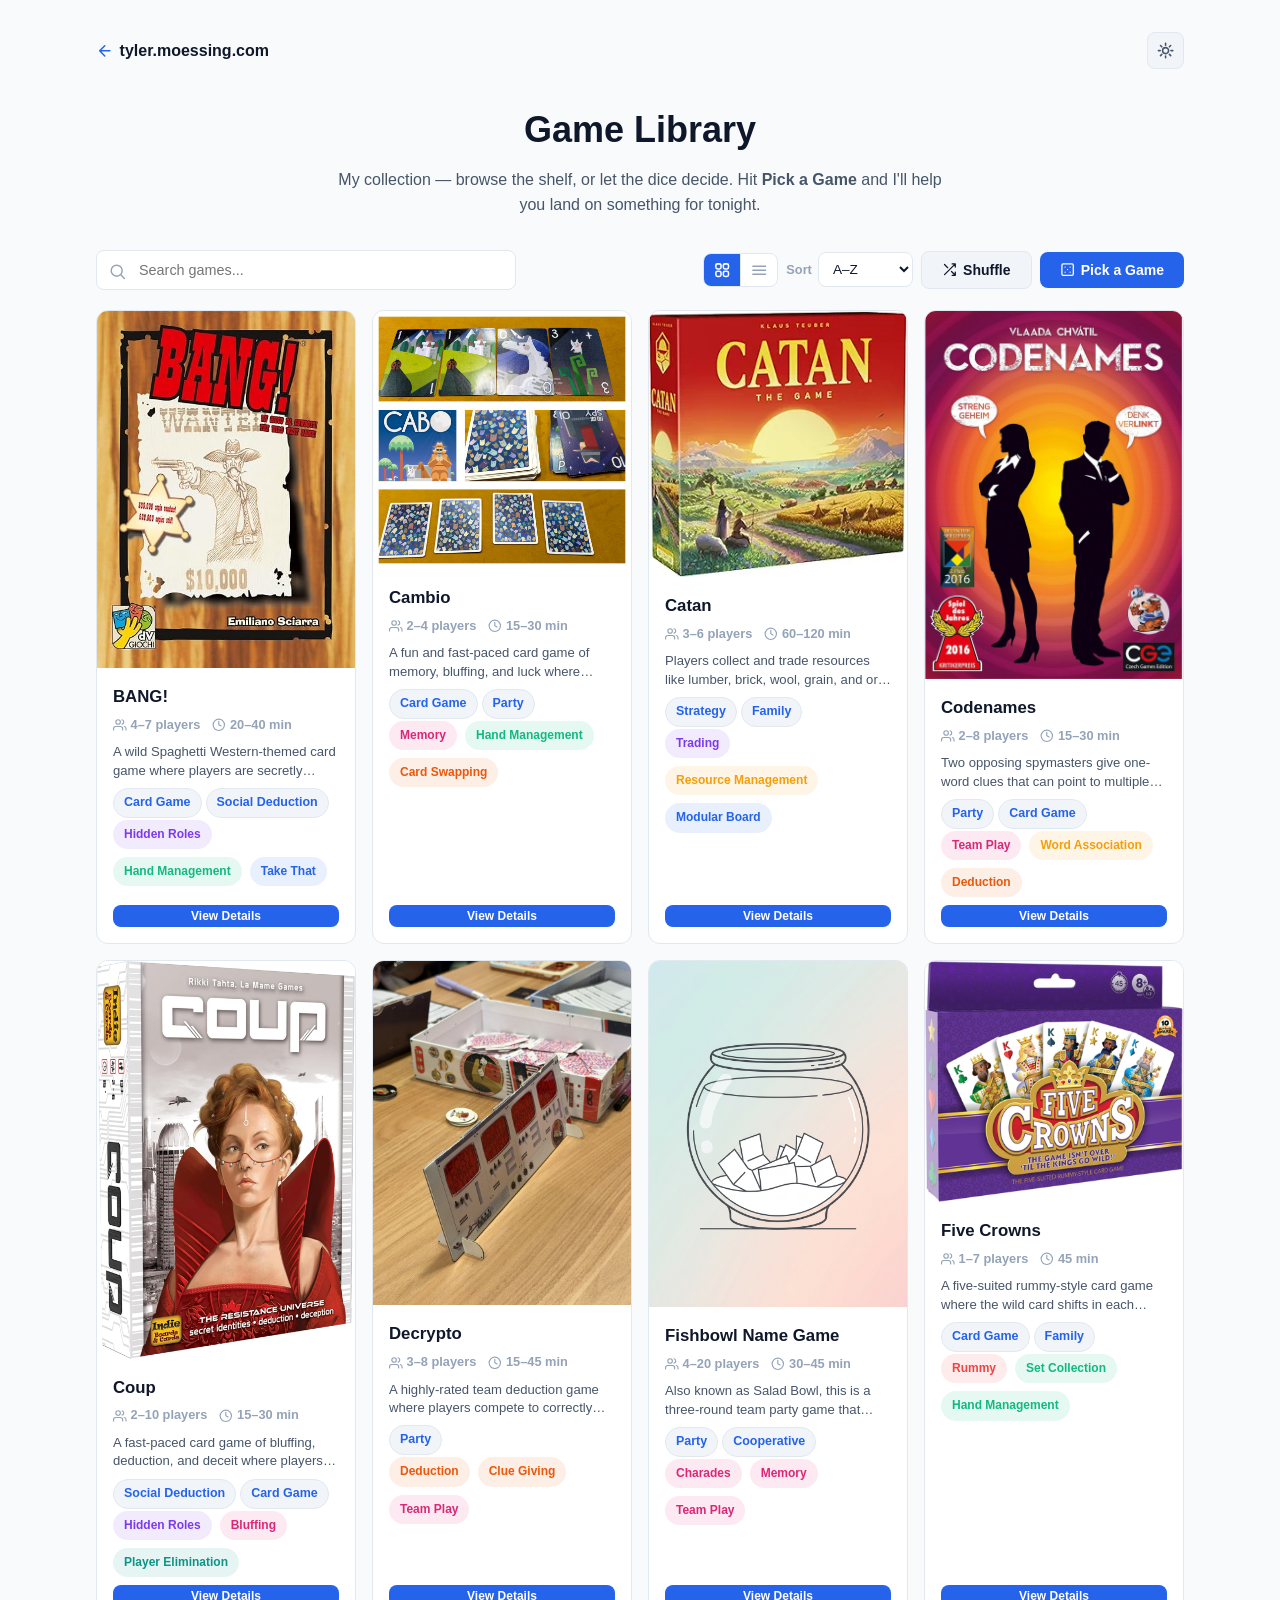
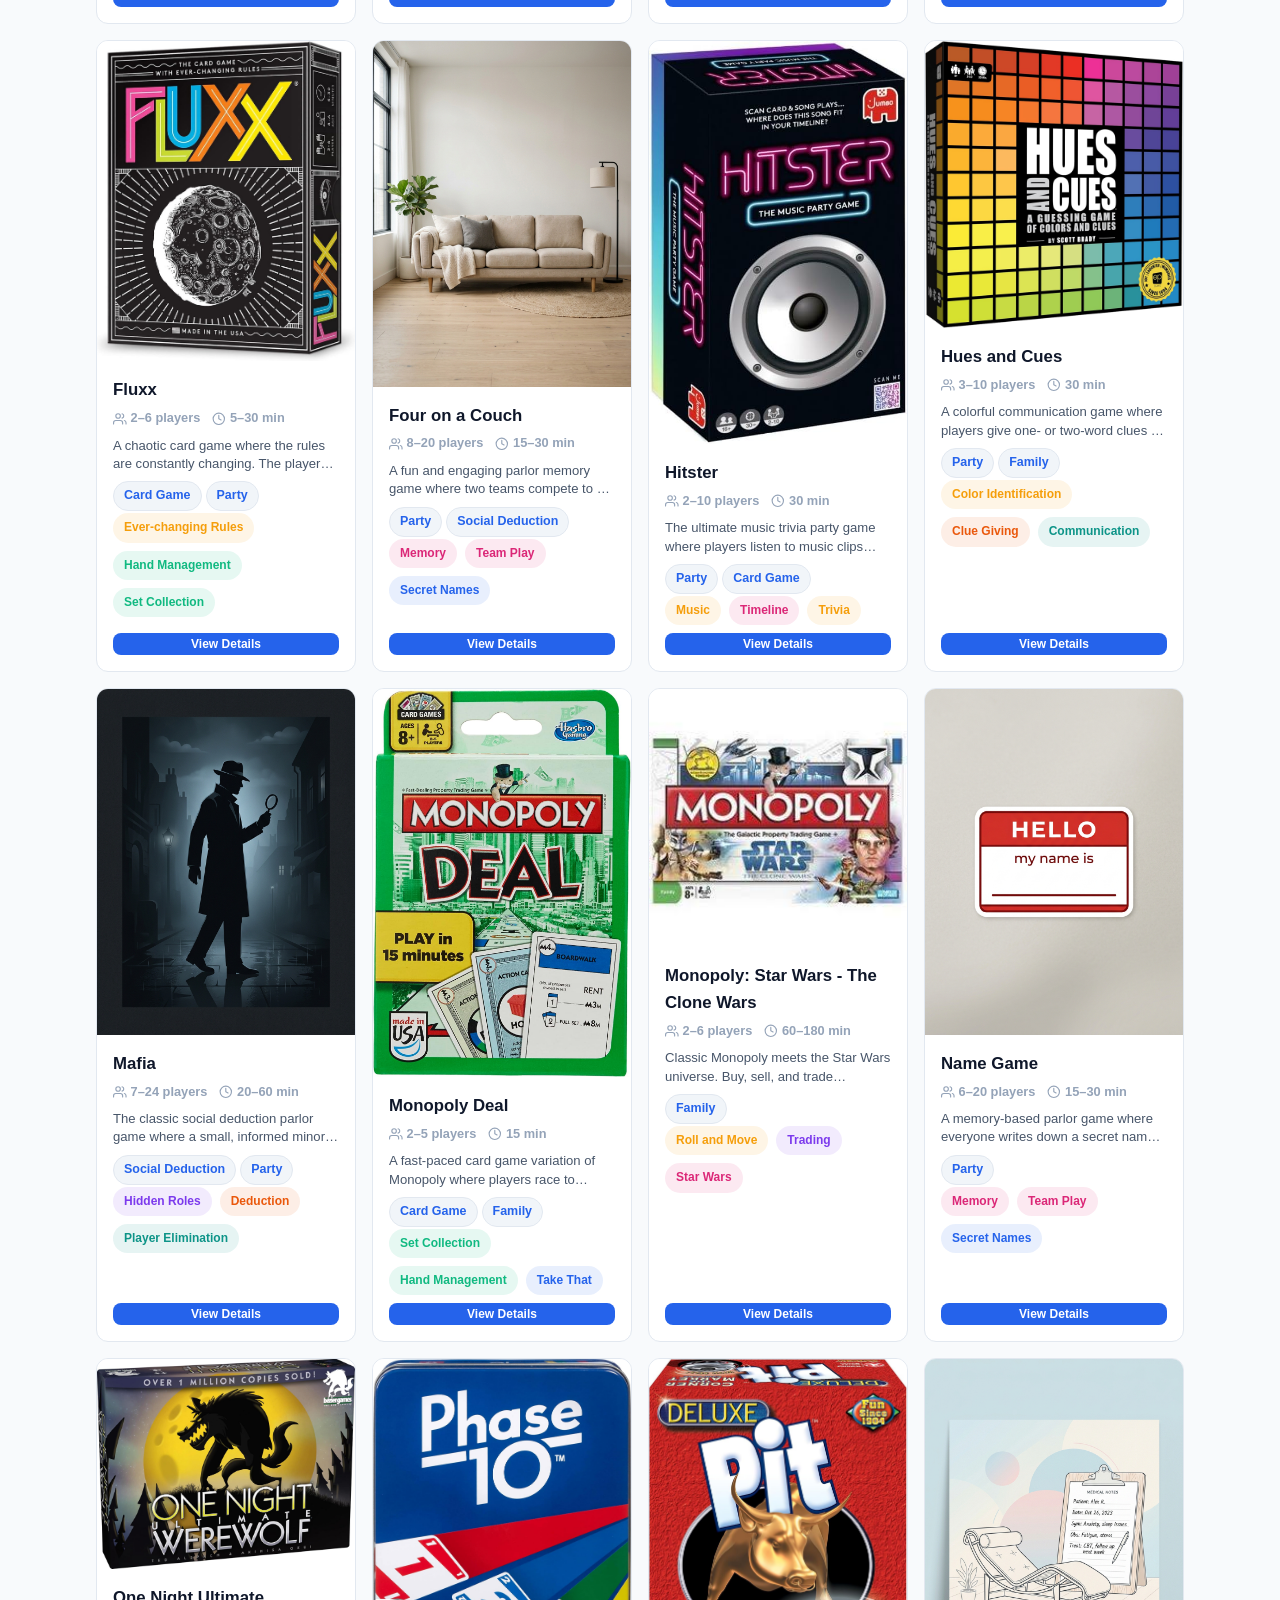
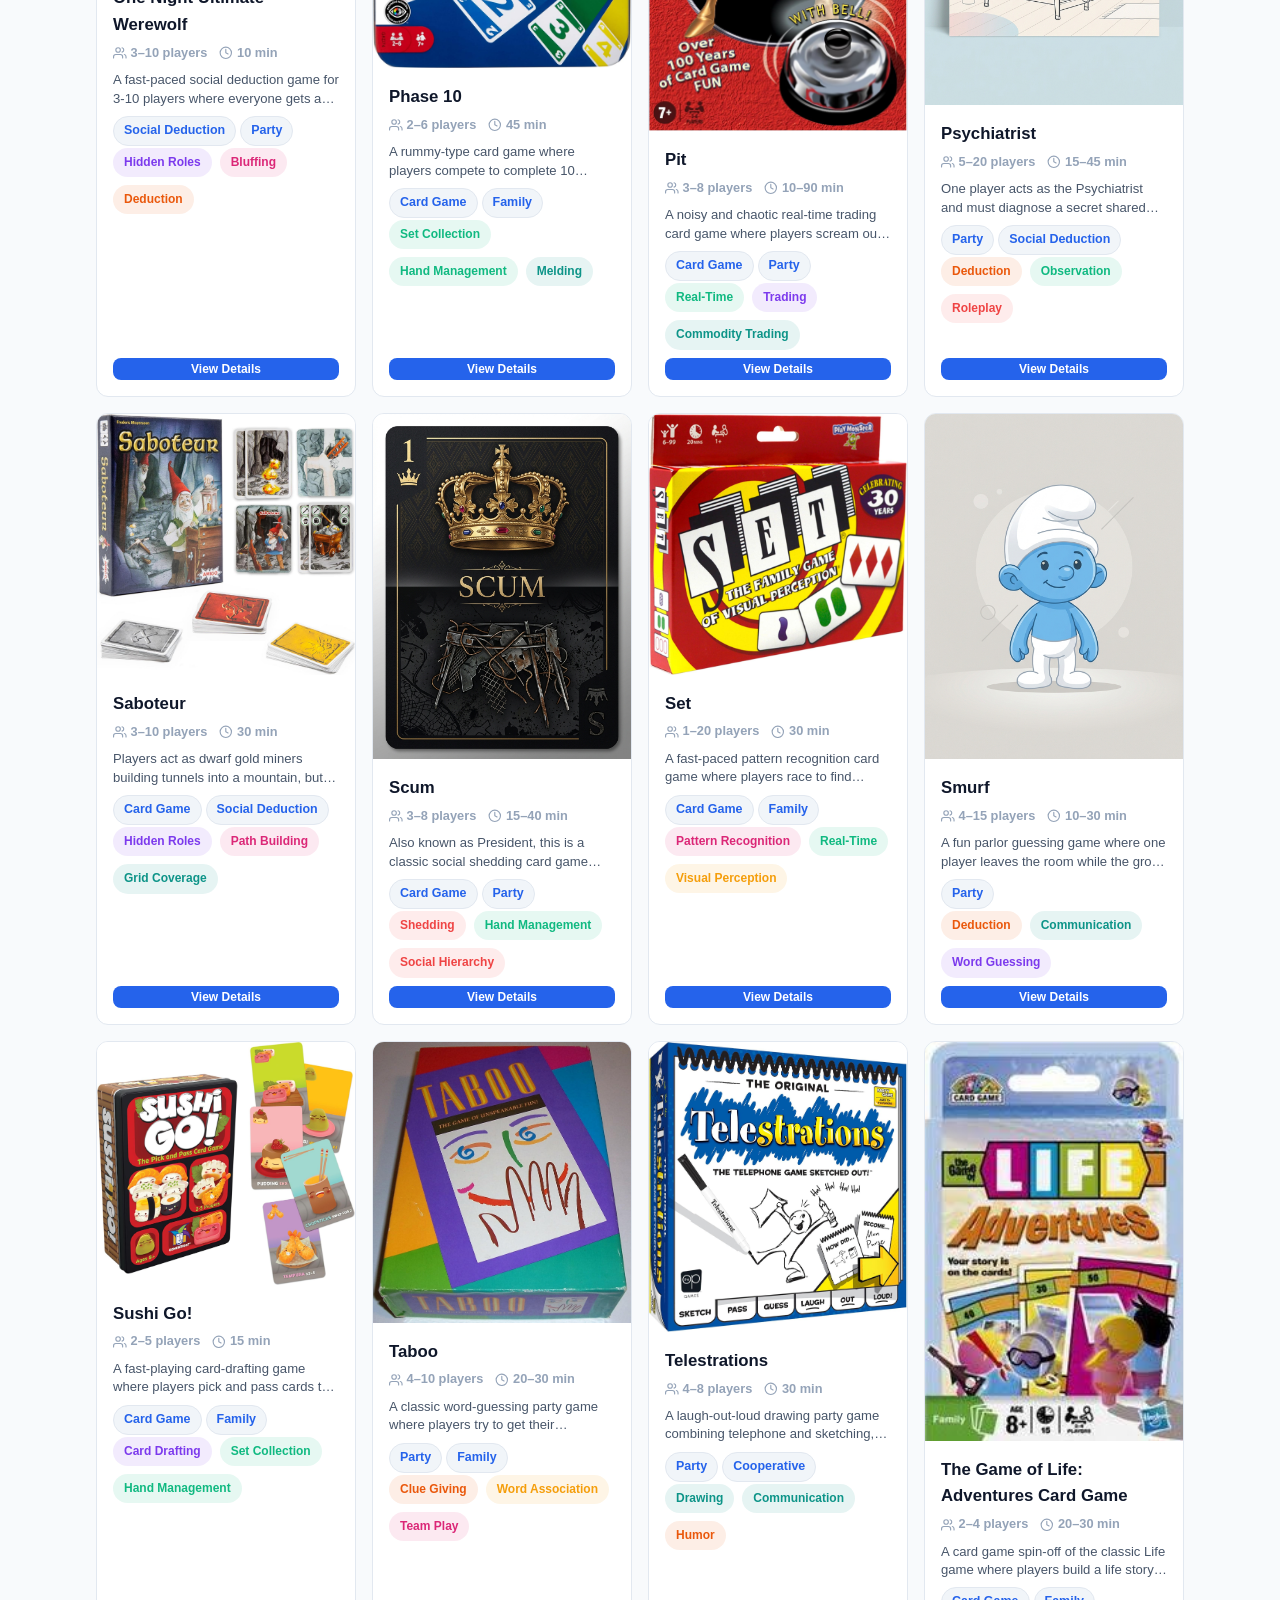
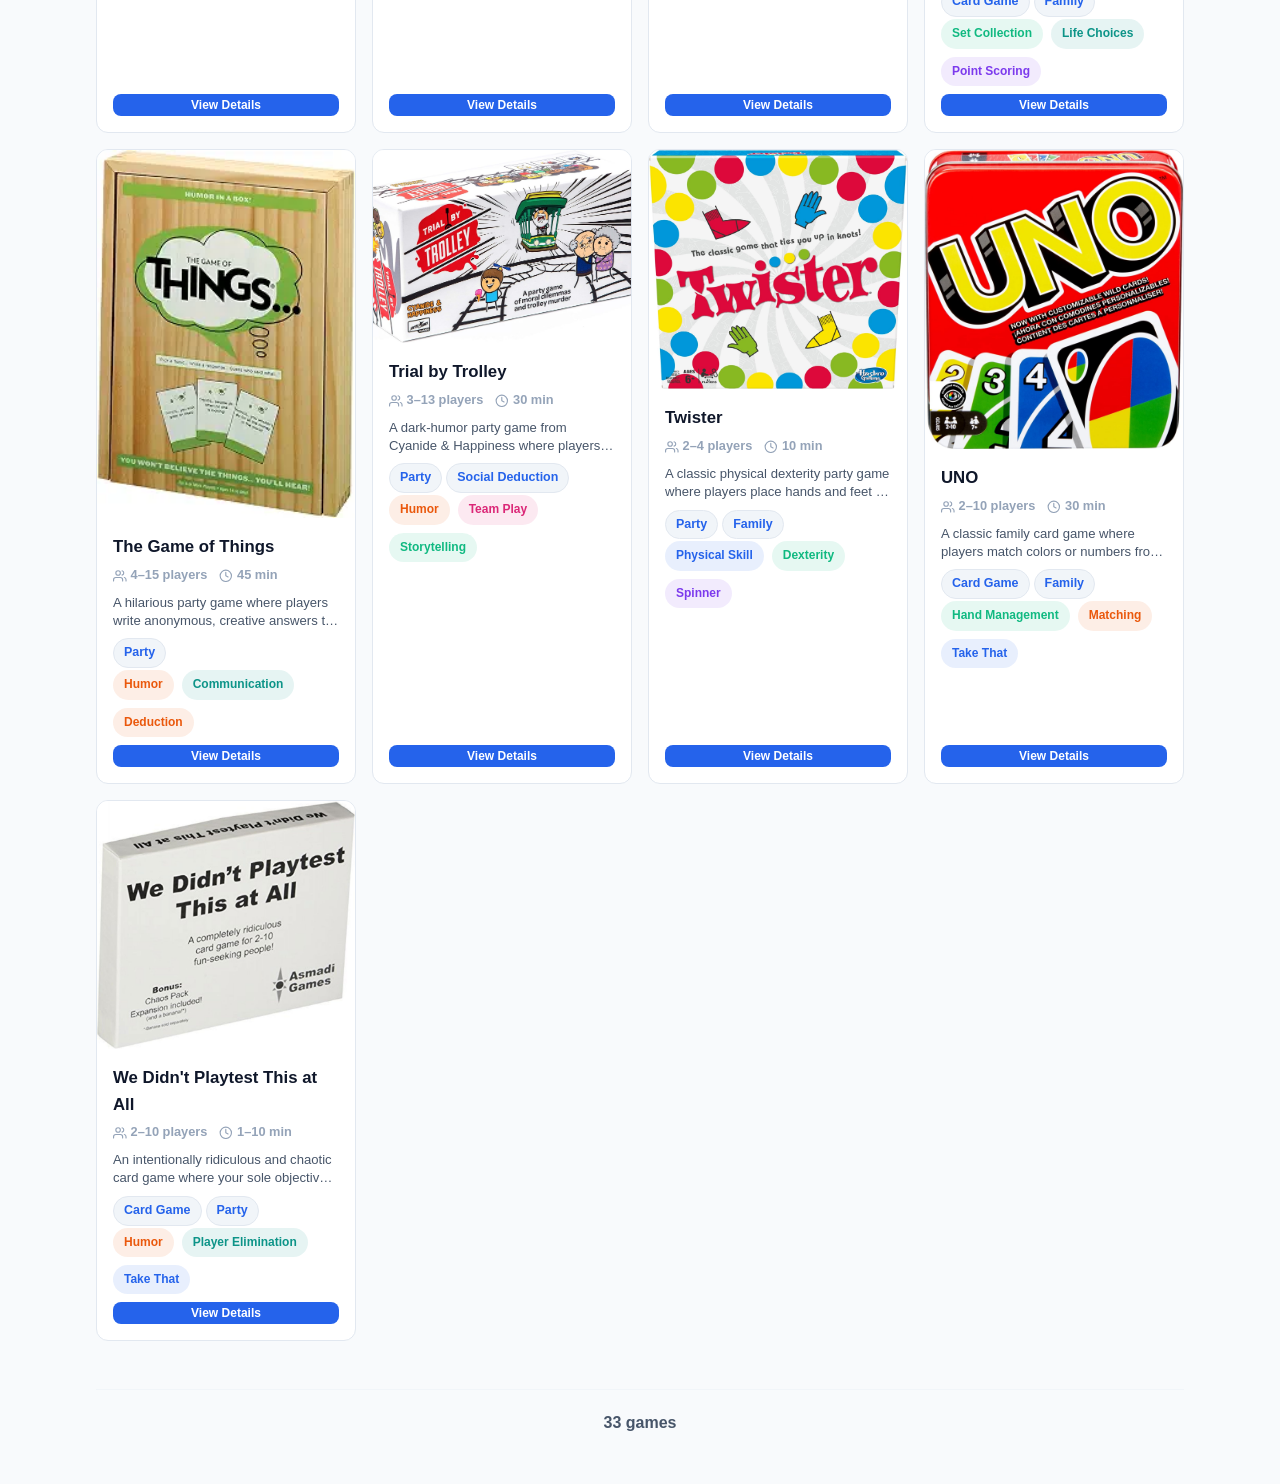
==== games/index.html @ 34202c6c "inital commit" ====
<!DOCTYPE html>
<html lang="en">

<head>
    <meta charset="UTF-8">
    <meta name="viewport" content="width=device-width, initial-scale=1.0">
    <title>Game Library - Tyler Moessing</title>
    <link rel="icon" type="image/svg+xml" href="../assets/logo.svg" />
    <link rel="stylesheet" href="css/games.css">
    <script type="module" src="js/games-main.js"></script>
</head>

<body>
    <div class="library-page">
        <header class="library-header">
            <a href="../" class="back-to-site" style="text-decoration: none; font-weight: 700; color: var(--text-primary); display: inline-flex; align-items: center; gap: 6px;">
                <svg class="icon icon-stroke" viewBox="0 0 24 24" fill="none" stroke="currentColor" stroke-width="2.5" stroke-linecap="round" stroke-linejoin="round" style="width:1.1rem; height:1.1rem; stroke:var(--primary-blue);"><path d="M19 12H5M12 19l-7-7 7-7"/></svg>
                tyler.moessing.com
            </a>
            <button id="theme-toggle" class="theme-toggle-btn" aria-label="Toggle theme">
                <svg class="sun-icon icon icon-stroke" viewBox="0 0 24 24" xmlns="http://www.w3.org/2000/svg"><path d="M12 3v2.25m6.364.386-1.591 1.591M21 12h-2.25m-.386 6.364-1.591-1.591M12 18.75V21m-4.773-4.227-1.591 1.591M5.25 12H3m4.227-4.773L5.636 5.636M15.75 12a3.75 3.75 0 1 1-7.5 0 3.75 3.75 0 0 1 7.5 0Z" /></svg>
                <svg class="moon-icon icon icon-stroke" viewBox="0 0 24 24" xmlns="http://www.w3.org/2000/svg" style="display: none;"><path d="M21.752 15.002A9.718 9.718 0 0 1 18 15.75c-5.385 0-9.75-4.365-9.75-9.75 0-1.33.266-2.597.748-3.752A9.753 9.753 0 0 0 3 11.25C3 16.635 7.365 21 12.75 21a9.753 9.753 0 0 0 9.002-5.998Z" /></svg>
            </button>
        </header>

        <div class="library-hero">
            <h1>Game Library</h1>
            <p>My collection — browse the shelf, or let the dice decide. Hit <strong>Pick a Game</strong> and I'll help you land on something for tonight.</p>
        </div>

        <div class="library-toolbar">
            <div class="search-container-relative" style="position: relative; flex: 1; max-width: 420px; display: flex; flex-direction: column;">
                <div class="game-search-box-container" id="game-search-box-container" style="position: relative; display: flex; flex-wrap: wrap; align-items: center; gap: 6px; padding: 6px 12px 6px 36px; border: 1px solid var(--border-color); border-radius: var(--radius-md); background: var(--card-bg); min-height: 40px; box-sizing: border-box; transition: all 0.2s ease; cursor: text;">
                    <svg class="icon icon-stroke search-icon" viewBox="0 0 24 24" xmlns="http://www.w3.org/2000/svg" style="position: absolute; left: 12px; top: 12px; width: 1.1rem; height: 1.1rem; stroke: var(--text-muted); pointer-events: none;"><path d="m21 21-5.197-5.197m0 0A7.5 7.5 0 1 0 5.196 5.196a7.5 7.5 0 0 0 10.607 10.607Z" /></svg>
                    <div id="game-search-tags" style="display: flex; flex-wrap: wrap; gap: 6px; align-items: center;"></div>
                    <input type="text" id="game-search-input" placeholder="Search games..." style="flex: 1; min-width: 100px; border: none; background: transparent; color: var(--text-primary); font-size: 0.9rem; outline: none; padding: 2px 0; margin: 0;">
                </div>
                <div id="game-search-suggestions" style="display: none; position: absolute; top: 100%; left: 0; right: 0; background: var(--card-bg); border: 1px solid var(--border-color); border-radius: var(--radius-md); box-shadow: var(--shadow-lg); z-index: 1000; margin-top: 4px; max-height: 220px; overflow-y: auto; padding: 4px 0;"></div>
            </div>
            <div class="toolbar-controls">
                <div class="view-toggle" role="group" aria-label="View mode">
                    <button type="button" id="view-grid" class="view-btn active" aria-label="Grid view" title="Grid view" aria-pressed="true">
                        <svg class="icon icon-stroke" viewBox="0 0 24 24" xmlns="http://www.w3.org/2000/svg"><path d="M3.75 6A2.25 2.25 0 0 1 6 3.75h2.25A2.25 2.25 0 0 1 10.5 6v2.25a2.25 2.25 0 0 1-2.25 2.25H6a2.25 2.25 0 0 1-2.25-2.25V6ZM3.75 15.75A2.25 2.25 0 0 1 6 13.5h2.25a2.25 2.25 0 0 1 2.25 2.25V18a2.25 2.25 0 0 1-2.25 2.25H6A2.25 2.25 0 0 1 3.75 18v-2.25ZM13.5 6a2.25 2.25 0 0 1 2.25-2.25H18A2.25 2.25 0 0 1 20.25 6v2.25A2.25 2.25 0 0 1 18 10.5h-2.25a2.25 2.25 0 0 1-2.25-2.25V6ZM13.5 15.75a2.25 2.25 0 0 1 2.25-2.25H18a2.25 2.25 0 0 1 2.25 2.25V18A2.25 2.25 0 0 1 18 20.25h-2.25A2.25 2.25 0 0 1 13.5 18v-2.25Z" /></svg>
                    </button>
                    <button type="button" id="view-list" class="view-btn" aria-label="List view" title="List view" aria-pressed="false">
                        <svg class="icon icon-stroke" viewBox="0 0 24 24" xmlns="http://www.w3.org/2000/svg"><path d="M3.75 6.75h16.5M3.75 12h16.5m-16.5 5.25h16.5" /></svg>
                    </button>
                </div>
                <label>Sort
                    <select id="library-sort">
                        <option value="alpha">A–Z</option>
                        <option value="playtime">Playtime</option>
                        <option value="players">Players</option>
                    </select>
                </label>
                <button type="button" id="library-shuffle" class="btn btn-secondary" style="gap: 6px;">
                    <svg class="icon icon-stroke" viewBox="0 0 24 24" fill="none" stroke="currentColor" stroke-width="2.5" stroke-linecap="round" stroke-linejoin="round" style="width:0.95rem; height:0.95rem;"><path d="M16 3h5v5M4 20L21 3M21 16v5h-5M15 15l6 6M4 4l5 5"/></svg>
                    Shuffle
                </button>
                <button type="button" id="pick-a-game-btn" class="btn btn-primary" style="gap: 6px;">
                    <svg class="icon icon-stroke" viewBox="0 0 24 24" fill="none" stroke="currentColor" stroke-width="2.5" stroke-linecap="round" stroke-linejoin="round" style="width:0.95rem; height:0.95rem;"><rect x="3" y="3" width="18" height="18" rx="2" ry="2"/><path d="M12 12h.01M16 8h.01M8 16h.01M8 8h.01M16 16h.01"/></svg>
                    Pick a Game
                </button>
            </div>
        </div>

        <div id="games-grid" class="games-grid"></div>

        <footer class="library-footer-count" style="margin-top: var(--spacing-3xl); text-align: center; border-top: 1px solid var(--border-color-light); padding-top: var(--spacing-xl);">
            <span id="games-count" class="games-count" style="font-size: 1rem; font-weight: 700; color: var(--text-secondary);"></span>
        </footer>
    </div>
</body>

</html>
---- games/css/games.css ----
/* Game library styles.
   Inherit the site's tokens, buttons, cards, and dark mode, then add the
   grid / cards / modal / picker layers on top. */
@import "../../css/variables.css";
@import "../../css/base.css";
@import "../../css/cards.css";

/* ---------- page shell ---------- */
.library-page {
  max-width: 1120px;
  margin: 0 auto;
  padding: var(--spacing-2xl) var(--spacing-lg) var(--spacing-3xl);
}
.library-header {
  display: flex;
  justify-content: space-between;
  align-items: center;
  margin-bottom: var(--spacing-2xl);
}
.back-to-site { gap: 6px; }
.theme-toggle-btn {
  background: var(--bg-tertiary);
  border: 1px solid var(--border-color);
  border-radius: var(--radius-md);
  padding: 8px;
  cursor: pointer;
  color: var(--text-secondary);
  display: inline-flex;
  align-items: center;
  transition: all 0.2s ease;
}
.theme-toggle-btn:hover { border-color: var(--primary-blue); color: var(--primary-blue); }
.theme-toggle-btn .icon { width: 1.2rem; height: 1.2rem; }

.library-hero { text-align: center; margin-bottom: var(--spacing-2xl); }
.library-hero h1 { font-size: 2.25rem; font-weight: 800; color: var(--text-primary); margin-bottom: var(--spacing-sm); }
.library-hero p { color: var(--text-secondary); max-width: 620px; margin: 0 auto; }

.library-toolbar {
  display: flex;
  justify-content: space-between;
  align-items: center;
  gap: var(--spacing-md);
  flex-wrap: wrap;
  margin-bottom: var(--spacing-xl);
}
.games-count { font-weight: 700; color: var(--text-secondary); }
.game-search-box-container:focus-within {
  border-color: var(--primary-blue) !important;
  box-shadow: 0 0 0 3px rgba(37, 99, 235, 0.15) !important;
}
.suggestion-item {
  padding: 8px 14px;
  font-size: 0.85rem;
  color: var(--text-secondary);
  cursor: pointer;
  transition: background 0.15s ease, color 0.15s ease;
  display: flex;
  justify-content: space-between;
  align-items: center;
}
.suggestion-item:hover, .suggestion-item.active {
  background: var(--bg-tertiary);
  color: var(--primary-blue);
}
.suggestion-type {
  font-size: 0.7rem;
  text-transform: uppercase;
  letter-spacing: 0.05em;
  color: var(--text-muted);
  font-weight: 700;
}
.toolbar-controls { display: flex; gap: var(--spacing-sm); align-items: center; flex-wrap: wrap; }
.toolbar-controls label,
.picker-match-controls label {
  font-size: 0.8rem;
  color: var(--text-muted);
  font-weight: 600;
  display: flex;
  align-items: center;
  gap: 6px;
}
#library-sort,
#picker-match-sort {
  padding: 8px 10px;
  border: 1px solid var(--border-color);
  border-radius: var(--radius-md);
  background: var(--card-bg);
  color: var(--text-primary);
  font-size: 0.85rem;
  cursor: pointer;
}

/* ---------- view toggle ---------- */
.view-toggle {
  display: inline-flex;
  border: 1px solid var(--border-color);
  border-radius: var(--radius-md);
  overflow: hidden;
  background: var(--card-bg);
}
.view-btn {
  display: inline-flex;
  align-items: center;
  justify-content: center;
  padding: 7px 9px;
  background: transparent;
  border: none;
  cursor: pointer;
  color: var(--text-muted);
  transition: all 0.2s ease;
}
.view-btn:not(:last-child) { border-right: 1px solid var(--border-color); }
.view-btn:hover { color: var(--primary-blue); }
.view-btn.active { background: var(--primary-blue); color: #fff; }
.view-btn .icon { width: 1.15rem; height: 1.15rem; }

/* ---------- grid + game card ---------- */
.games-grid {
  display: grid;
  grid-template-columns: repeat(auto-fit, minmax(min(100%, 240px), 1fr));
  gap: var(--spacing-lg);
}

/* Card default styling for desc & categories */
.game-card-desc {
  display: -webkit-box;
  -webkit-line-clamp: 2;
  -webkit-box-orient: vertical;
  overflow: hidden;
  font-size: 0.82rem;
  color: var(--text-secondary);
  line-height: 1.4;
  margin: 0;
}
.game-card-categories {
  display: flex;
  flex-wrap: wrap;
  gap: var(--spacing-xs);
}
.game-card-categories .category-tag {
  background: var(--bg-tertiary);
  color: var(--primary-blue);
  border: 1px solid var(--border-color);
  font-weight: 700;
  font-size: 0.78rem;
}
.game-card-main-info { display: flex; flex-direction: column; gap: var(--spacing-xs); }

/* list view: one card per row, cover left, body right */
.games-grid.list-view {
  display: flex;
  flex-direction: column;
  gap: var(--spacing-md);
}
.games-grid.list-view .game-card {
  flex-direction: row;
  align-items: stretch;
}
.games-grid.list-view .game-cover-wrap {
  flex: 0 0 140px;
  aspect-ratio: auto;
}
.games-grid.list-view .game-card-body {
  display: flex;
  flex-direction: row;
  align-items: center;
  flex-wrap: wrap;
  gap: var(--spacing-lg);
  padding: var(--spacing-md) var(--spacing-xl);
  flex: 1;
}
.games-grid.list-view .game-card-main-info {
  flex: 1.2 1 180px;
}
.games-grid.list-view .game-card-desc {
  display: -webkit-box;
  -webkit-line-clamp: 2;
  -webkit-box-orient: vertical;
  overflow: hidden;
  flex: 2 1 280px;
  font-size: 0.88rem;
  color: var(--text-secondary);
  line-height: 1.45;
  margin: 0;
}
.games-grid.list-view .game-card-details-section {
  flex: 1.5 1 220px;
  display: flex;
  flex-direction: column;
  gap: var(--spacing-xs);
}
.games-grid.list-view .game-card-categories {
  display: flex;
  flex-wrap: wrap;
  gap: var(--spacing-xs);
}
.games-grid.list-view .game-card-categories .category-tag {
  background: var(--bg-tertiary);
  color: var(--primary-blue);
  border: 1px solid var(--border-color);
  font-weight: 700;
  font-size: 0.78rem;
}
.games-grid.list-view .game-card-tags {
  margin-top: 0;
}
.games-grid.list-view .game-view-btn {
  margin-top: 0;
  flex: 0 0 auto;
}
@media (max-width: 800px) {
  .games-grid.list-view .game-card-body {
    flex-direction: column;
    align-items: flex-start;
    gap: var(--spacing-sm);
  }
  .games-grid.list-view .game-card-desc {
    display: block;
    -webkit-line-clamp: unset;
    flex: none;
    width: 100%;
  }
  .games-grid.list-view .game-card-main-info,
  .games-grid.list-view .game-card-details-section {
    flex: none;
    width: 100%;
  }
}
@media (max-width: 560px) {
  .games-grid.list-view .game-cover-wrap { flex-basis: 80px; }
  .games-grid.list-view .game-card-body { padding: var(--spacing-sm) var(--spacing-md); }
}
.game-card {
  background: var(--card-bg);
  border: 1px solid var(--border-color);
  border-radius: var(--radius-lg);
  overflow: hidden;
  display: flex;
  flex-direction: column;
  cursor: pointer;
  transition: transform 0.25s ease, box-shadow 0.25s ease, border-color 0.25s ease;
  margin: 0;
}
.game-card:hover {
  border-color: var(--primary-blue-light);
  box-shadow: var(--shadow-lg);
  transform: translateY(-4px);
}
.game-cover-wrap { position: relative; aspect-ratio: 4 / 3; background: var(--bg-tertiary); }
.game-cover { width: 100%; height: 100%; object-fit: cover; display: block; }
.game-card-body {
  padding: var(--spacing-lg);
  display: flex;
  flex-direction: column;
  gap: var(--spacing-sm);
  flex: 1;
}
.game-card-title { font-size: 1.05rem; font-weight: 700; color: var(--text-primary); }
.game-meta-row { display: flex; flex-wrap: wrap; gap: var(--spacing-md); }
.game-meta { font-size: 0.8rem; color: var(--text-muted); font-weight: 600; }
.game-card-tags { margin-top: 2px; }
.game-view-btn { margin-top: auto; justify-content: center; }

/* ---------- complexity badge ---------- */
.complexity-badge {
  display: inline-flex;
  align-items: center;
  padding: 3px 10px;
  border-radius: var(--radius-full);
  font-size: 0.7rem;
  font-weight: 700;
  text-transform: uppercase;
  letter-spacing: 0.03em;
  color: #fff;
}
.complexity-badge.easy { background: var(--color-volunteer); }
.complexity-badge.medium { background: var(--color-leadership); }
.complexity-badge.heavy { background: var(--color-service); }
.game-cover-wrap .complexity-badge {
  position: absolute;
  top: 10px;
  right: 10px;
  box-shadow: var(--shadow-md);
}

/* ---------- modal layer ---------- */
/* ---------- modal layer ---------- */
.game-modal-overlay {
  position: fixed;
  inset: 0;
  background: rgba(0, 0, 0, 0.65);
  backdrop-filter: blur(8px);
  -webkit-backdrop-filter: blur(8px);
  display: flex;
  align-items: flex-start;
  justify-content: center;
  padding: 4vh 1rem;
  z-index: 9500;
  opacity: 0;
  transition: opacity 0.2s ease;
  overflow-y: auto;
}
.game-modal-overlay.open { opacity: 1; }
.details-overlay { z-index: 10000; }
.game-modal {
  background: var(--card-bg);
  border: 1px solid var(--border-color);
  border-radius: var(--radius-xl);
  max-width: 640px;
  width: 100%;
  max-height: 88vh;
  overflow-y: auto;
  position: relative;
  transform: scale(0.96);
  transition: transform 0.2s ease;
  box-shadow: var(--shadow-xl);
}
.game-modal-overlay.open .game-modal { transform: scale(1); }
.picker-modal {
  max-width: 860px;
  width: 95%;
  max-height: 92vh;
  box-shadow: 0 25px 50px -12px rgba(0, 0, 0, 0.45);
}

/* ---------- step wizard UI ---------- */
.picker-steps-header {
  display: flex;
  align-items: center;
  justify-content: space-between;
  margin-bottom: var(--spacing-xl);
  padding: var(--spacing-md) 0 var(--spacing-xl);
  border-bottom: 1px solid var(--border-color-light);
}
.step-indicator {
  display: flex;
  flex-direction: column;
  align-items: center;
  gap: var(--spacing-xs);
  flex: 1;
}
.step-num {
  width: 34px;
  height: 34px;
  border-radius: var(--radius-full);
  background: var(--bg-tertiary);
  color: var(--text-muted);
  display: flex;
  align-items: center;
  justify-content: center;
  font-weight: 800;
  font-size: 0.9rem;
  border: 2px solid var(--border-color);
  transition: all 0.3s cubic-bezier(0.4, 0, 0.2, 1);
}
.step-text {
  font-size: 0.8rem;
  font-weight: 700;
  color: var(--text-muted);
  transition: all 0.3s ease;
}
.step-line {
  height: 2px;
  background: var(--border-color);
  flex: 1.5;
  margin: 0 var(--spacing-xs);
  margin-top: -24px;
  transition: all 0.3s ease;
}
.step-indicator.active .step-num {
  background: var(--primary-blue);
  color: #fff;
  border-color: var(--primary-blue);
  box-shadow: 0 0 12px rgba(0, 102, 255, 0.35);
}
.step-indicator.active .step-text {
  color: var(--text-primary);
}
.step-indicator.completed .step-num {
  background: #10b981;
  color: #fff;
  border-color: #10b981;
}
.step-indicator.completed .step-text {
  color: var(--text-secondary);
}
.step-line.completed {
  background: #10b981;
}
.picker-step-card {
  background: var(--bg-secondary);
  border: 1px solid var(--border-color);
  border-radius: var(--radius-lg);
  padding: var(--spacing-xl);
  margin-bottom: var(--spacing-xl);
  transition: all 0.2s ease;
}
.game-modal-close {
  position: absolute;
  top: 12px;
  right: 12px;
  width: 34px;
  height: 34px;
  border-radius: var(--radius-full);
  border: 1px solid var(--border-color);
  background: var(--bg-tertiary);
  color: var(--text-secondary);
  font-size: 1rem;
  cursor: pointer;
  display: flex;
  align-items: center;
  justify-content: center;
  z-index: 2;
  transition: all 0.2s ease;
}
.game-modal-close:hover { background: var(--color-service); color: #fff; border-color: transparent; }
.game-modal-body { padding: var(--spacing-2xl); }

/* ---------- game details ---------- */
.game-details {
  display: flex;
  flex-direction: column;
  gap: var(--spacing-lg);
}
.game-details-cover-wrap {
  width: 100%;
  aspect-ratio: 16 / 9;
  border-radius: var(--radius-lg);
  overflow: hidden;
  background: var(--bg-tertiary);
}
@media (min-width: 641px) {
  .game-details {
    flex-direction: row;
    align-items: flex-start;
    gap: var(--spacing-xl);
  }
  .game-details-cover-wrap {
    flex: 0 0 200px;
    aspect-ratio: 3 / 4;
  }
  .game-details-info {
    flex: 1;
  }
}
.game-details-cover { width: 100%; height: 100%; object-fit: cover; display: block; }
.game-details-head {
  display: flex;
  align-items: center;
  gap: var(--spacing-md);
  flex-wrap: wrap;
  margin-bottom: var(--spacing-sm);
}
.game-details-title { font-size: 1.6rem; font-weight: 800; color: var(--text-primary); }
.game-details-desc { color: var(--text-secondary); margin: var(--spacing-md) 0 var(--spacing-lg); }
.game-details-links {
  display: flex;
  gap: var(--spacing-sm);
  margin: var(--spacing-md) 0 var(--spacing-lg);
  flex-wrap: wrap;
}
.game-details-links .btn {
  display: inline-flex;
  align-items: center;
  gap: 6px;
  text-decoration: none;
}
.game-details-section { margin-top: var(--spacing-lg); }
.game-details-section h4 {
  font-size: 0.75rem;
  text-transform: uppercase;
  letter-spacing: 0.05em;
  color: var(--text-muted);
  font-weight: 700;
  margin-bottom: var(--spacing-sm);
}

/* ---------- picker ---------- */
.picker-content { padding: var(--spacing-2xl); }
.picker-title { font-size: 1.6rem; font-weight: 800; color: var(--text-primary); }
.picker-sub { color: var(--text-muted); margin-bottom: var(--spacing-xl); }
.picker-section { margin-bottom: var(--spacing-xl); }
.picker-section-title {
  font-size: 0.8rem;
  text-transform: uppercase;
  letter-spacing: 0.05em;
  color: var(--text-muted);
  font-weight: 700;
  margin-bottom: var(--spacing-sm);
}
.pill-row { display: flex; flex-wrap: wrap; gap: 8px; }
.picker-pill {
  padding: 6px 14px;
  border-radius: var(--radius-full);
  border: 1px solid var(--border-color);
  background: var(--bg-tertiary);
  color: var(--text-secondary);
  font-size: 0.8rem;
  font-weight: 600;
  cursor: pointer;
  transition: all 0.15s ease;
}
.picker-pill:hover { border-color: var(--primary-blue); color: var(--primary-blue); }
.picker-pill.active {
  background: var(--primary-blue);
  color: #fff;
  border-color: var(--primary-blue);
}
.picker-inline {
  margin-top: var(--spacing-md);
  display: flex;
  align-items: center;
  gap: var(--spacing-md);
  flex-wrap: wrap;
}
.picker-inline label { font-size: 0.85rem; color: var(--text-secondary); font-weight: 600; display: flex; align-items: center; gap: 8px; }
.picker-unit { color: var(--text-muted); font-size: 0.85rem; }
.picker-number {
  width: 84px;
  padding: 6px 10px;
  border: 1px solid var(--border-color);
  border-radius: var(--radius-md);
  background: var(--bg-secondary);
  color: var(--text-primary);
  font-size: 0.85rem;
}
.picker-footer {
  display: flex;
  gap: var(--spacing-sm);
  justify-content: flex-end;
  align-items: center;
  flex-wrap: wrap;
  border-top: 1px solid var(--border-color-light);
  padding-top: var(--spacing-lg);
  margin-top: var(--spacing-xl);
  position: sticky;
  bottom: 0;
  background: var(--card-bg);
}
.picker-count { margin-right: auto; font-weight: 700; color: var(--primary-blue); }
.picker-footer .btn[disabled] { opacity: 0.45; cursor: not-allowed; pointer-events: none; }

/* reel */
.picker-reel-wrap { text-align: center; padding: var(--spacing-2xl) 0; }
.picker-reel {
  max-width: 320px;
  margin: 0 auto;
  border-radius: var(--radius-lg);
  overflow: hidden;
  border: 1px solid var(--border-color);
  background: var(--bg-tertiary);
  box-shadow: var(--shadow-lg);
}
.reel-cover { width: 100%; aspect-ratio: 4 / 3; object-fit: cover; display: block; }
.reel-title { padding: var(--spacing-md); font-weight: 700; color: var(--text-primary); }
.reel-caption { margin-top: var(--spacing-lg); color: var(--text-muted); font-weight: 600; }
.picker-reel.cycle { animation: card-cycle 0.18s ease; }

/* result */
.picker-result { text-align: center; }
.picker-result-cover {
  width: 100%;
  max-width: 360px;
  margin: 0 auto var(--spacing-md);
  border-radius: var(--radius-lg);
  aspect-ratio: 4 / 3;
  object-fit: cover;
  display: block;
  box-shadow: var(--shadow-lg);
}
.picker-result-title { font-size: 1.7rem; font-weight: 800; color: var(--text-primary); margin: var(--spacing-sm) 0; }
.picker-result-desc { color: var(--text-secondary); max-width: 480px; margin: 0 auto var(--spacing-lg); }
.picker-result-tags { justify-content: center; margin-bottom: var(--spacing-xl); }
.picker-note { color: var(--text-muted); font-style: italic; margin-bottom: var(--spacing-md); }
.picker-result-actions { display: flex; gap: var(--spacing-sm); justify-content: center; flex-wrap: wrap; }
.picker-result { animation: reveal-pop 0.5s cubic-bezier(0.2, 0.8, 0.3, 1.2); }

/* matching grid */
.picker-matching-head {
  display: flex;
  justify-content: space-between;
  align-items: center;
  flex-wrap: wrap;
  gap: var(--spacing-md);
  margin-bottom: var(--spacing-lg);
}
.picker-matching-head > div { display: flex; align-items: center; gap: var(--spacing-md); flex-wrap: wrap; }
.picker-match-count { font-weight: 700; color: var(--text-secondary); }
.picker-match-controls { display: flex; align-items: center; gap: var(--spacing-sm); flex-wrap: wrap; }
.picker-grid { grid-template-columns: repeat(auto-fit, minmax(min(100%, 200px), 1fr)); }

/* empty */
.picker-empty { text-align: center; padding: var(--spacing-2xl) 0; }
.picker-empty-emoji { font-size: 3rem; }
.picker-empty h3 { margin: var(--spacing-md) 0; color: var(--text-primary); }
.picker-empty p { color: var(--text-secondary); }
.picker-empty ul {
  list-style: none;
  margin: var(--spacing-lg) auto;
  max-width: 380px;
  text-align: left;
  display: flex;
  flex-direction: column;
  gap: 8px;
  color: var(--text-secondary);
}
.picker-empty li::before { content: "→ "; color: var(--primary-blue); font-weight: 700; }

/* confetti */
.confetti-piece {
  position: fixed;
  top: -5vh;
  width: 9px;
  height: 14px;
  border-radius: 2px;
  z-index: 10002;
  pointer-events: none;
  animation-name: confetti-fall;
  animation-timing-function: linear;
  animation-fill-mode: forwards;
}

/* ---------- keyframes ---------- */
@keyframes card-cycle {
  0% { opacity: 0.4; filter: blur(4px); transform: scale(0.96); }
  100% { opacity: 1; filter: blur(0); transform: scale(1); }
}
@keyframes reveal-pop {
  0% { opacity: 0; transform: scale(0.8) translateY(10px); }
  60% { transform: scale(1.03); }
  100% { opacity: 1; transform: scale(1) translateY(0); }
}
@keyframes confetti-fall {
  0% { transform: translateY(0) rotate(0deg); opacity: 1; }
  100% { transform: translateY(110vh) rotate(720deg); opacity: 0; }
}

/* ---------- responsive ---------- */
@media (max-width: 640px) {
  .library-hero h1 { font-size: 1.75rem; }
  .game-modal-body, .picker-content { padding: var(--spacing-lg); }
  .games-grid { grid-template-columns: 1fr; }
}

/* ---------- reduced motion ---------- */
@media (prefers-reduced-motion: reduce) {
  .picker-reel.cycle,
  .picker-result,
  .confetti-piece { animation: none !important; }
  .game-card { transition: none; }
}
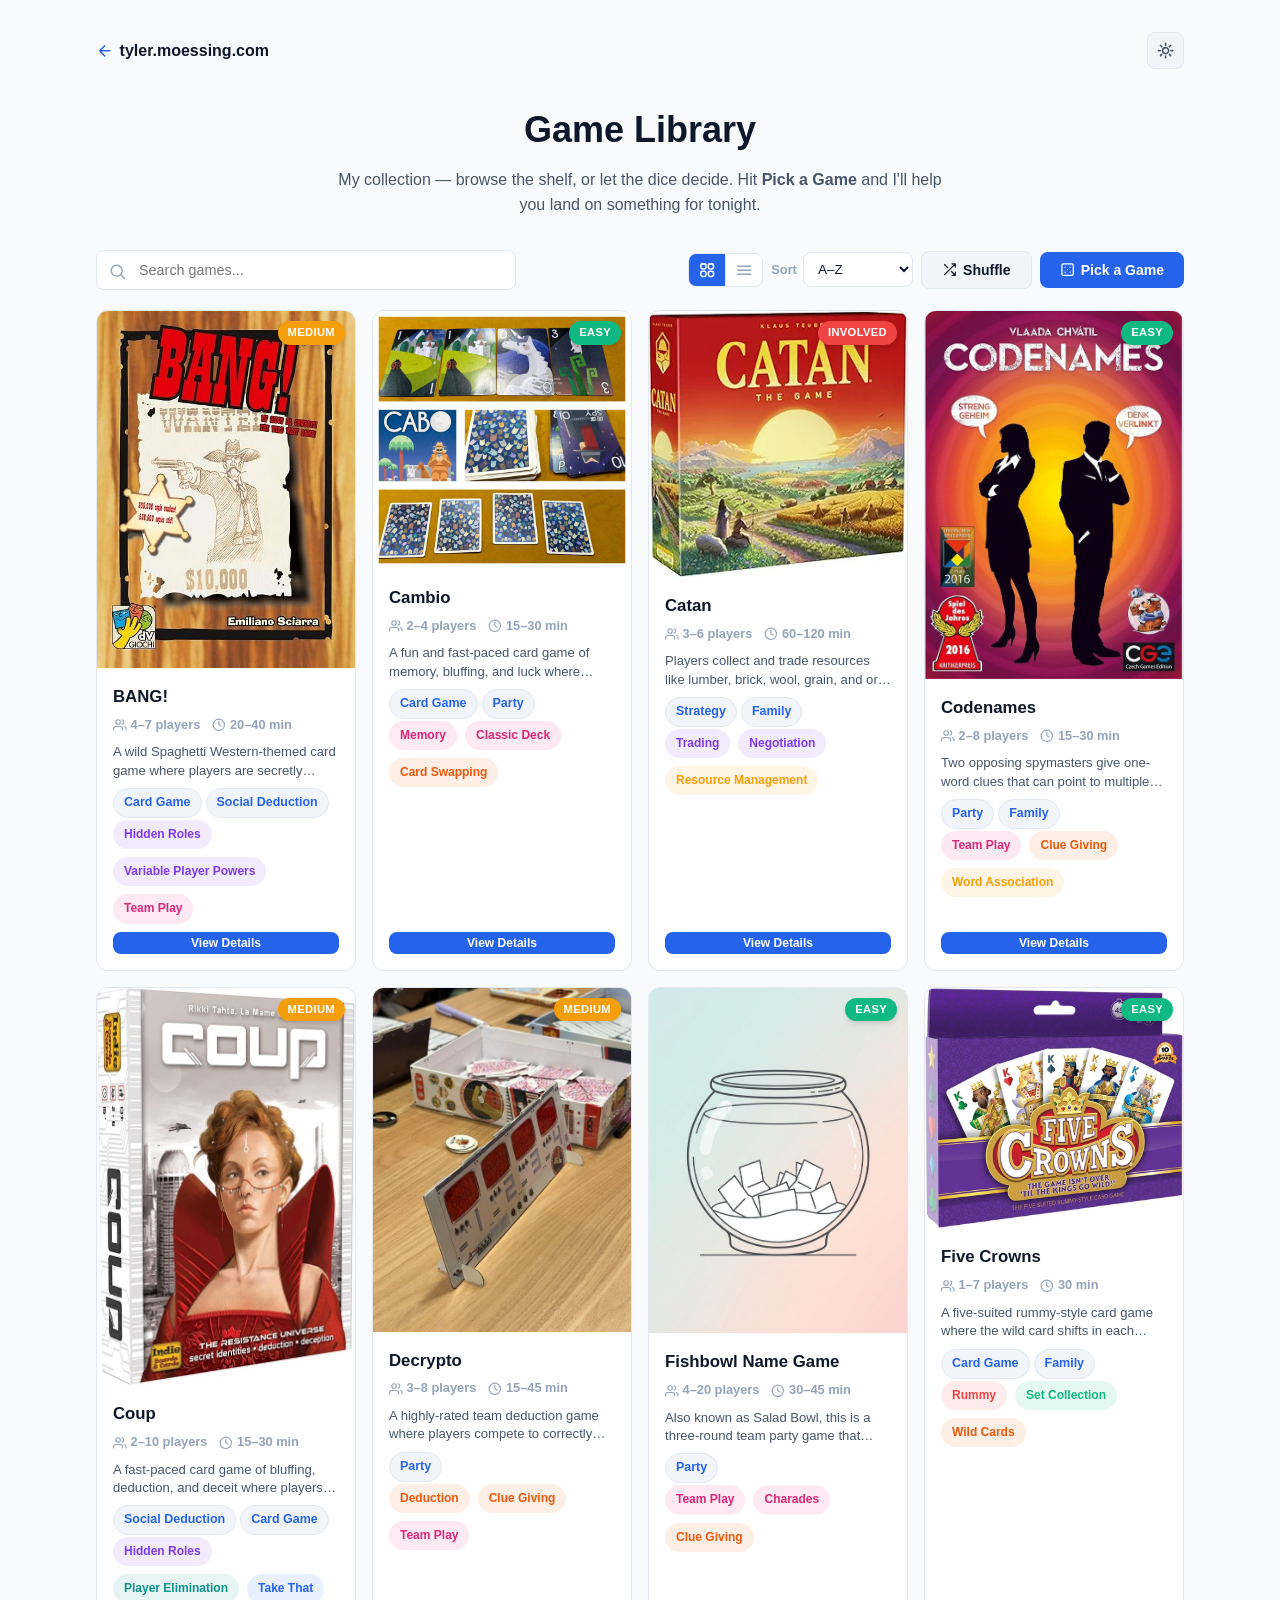
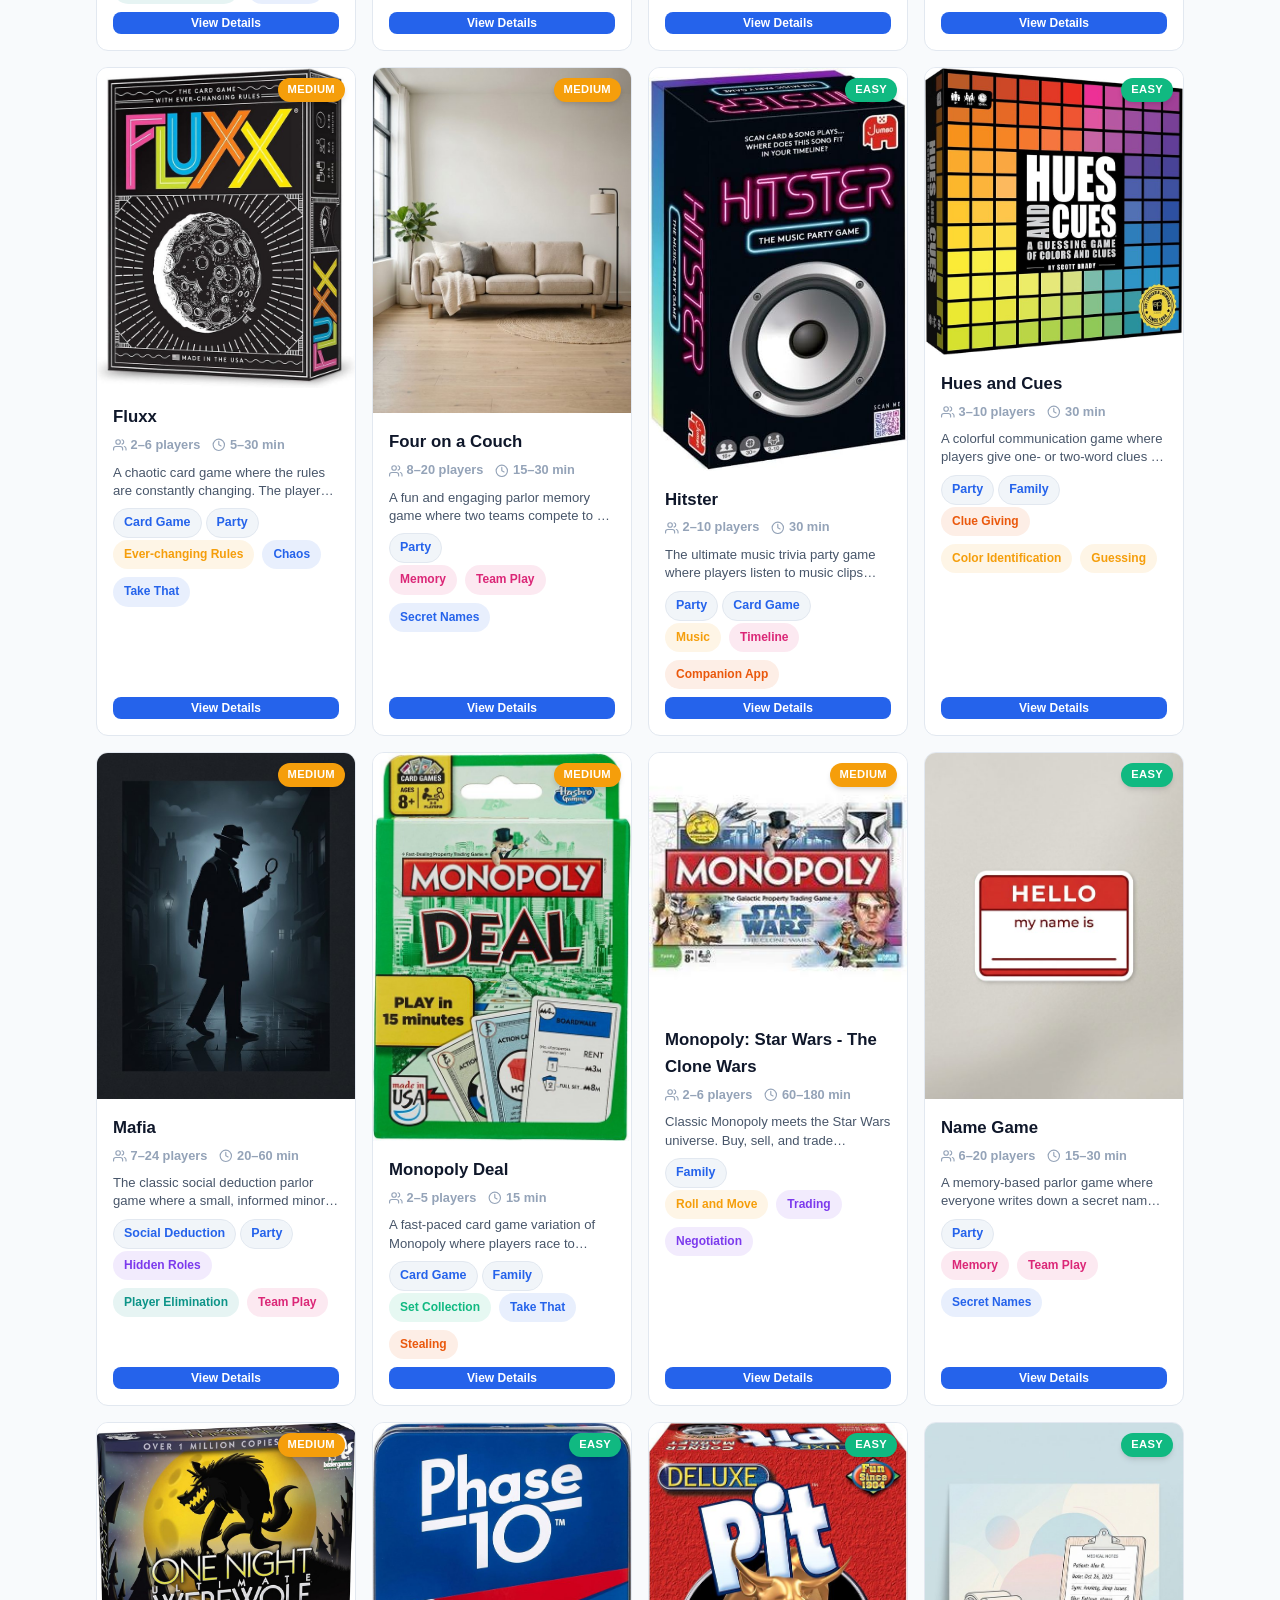
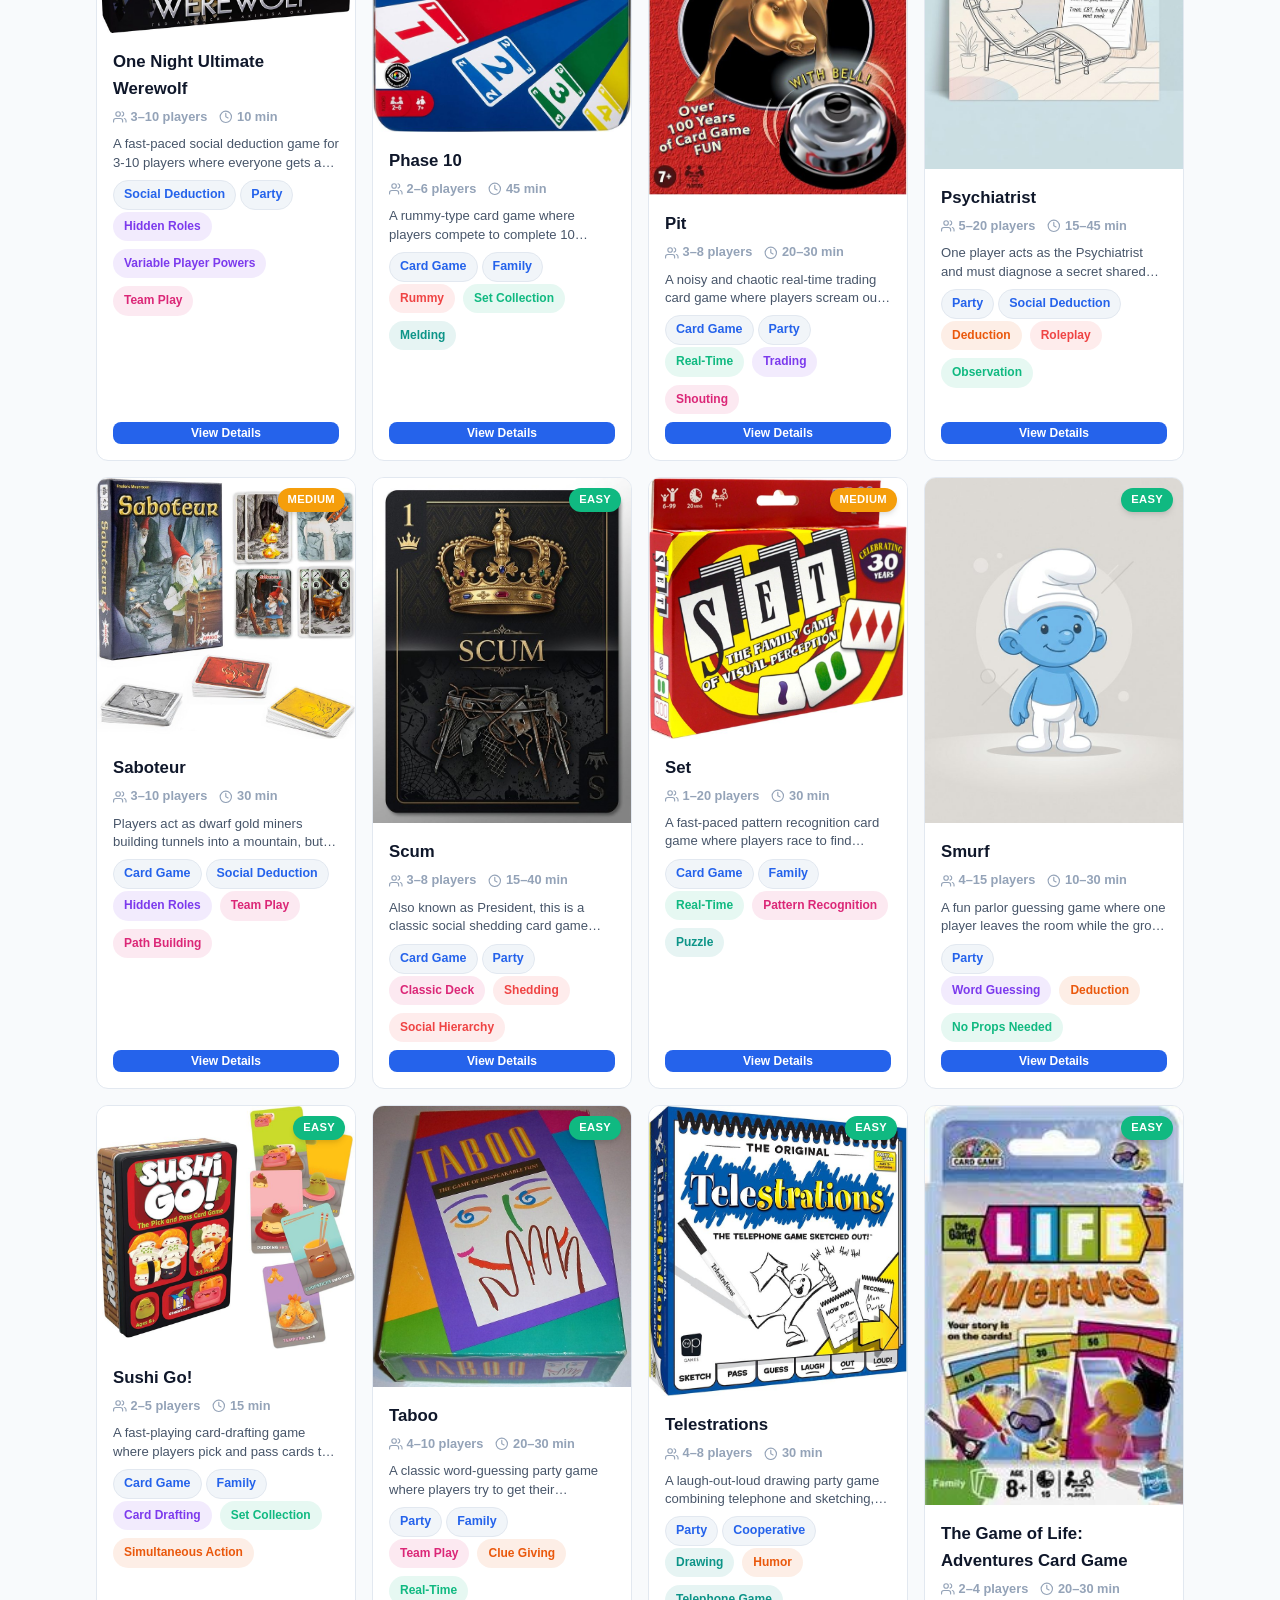
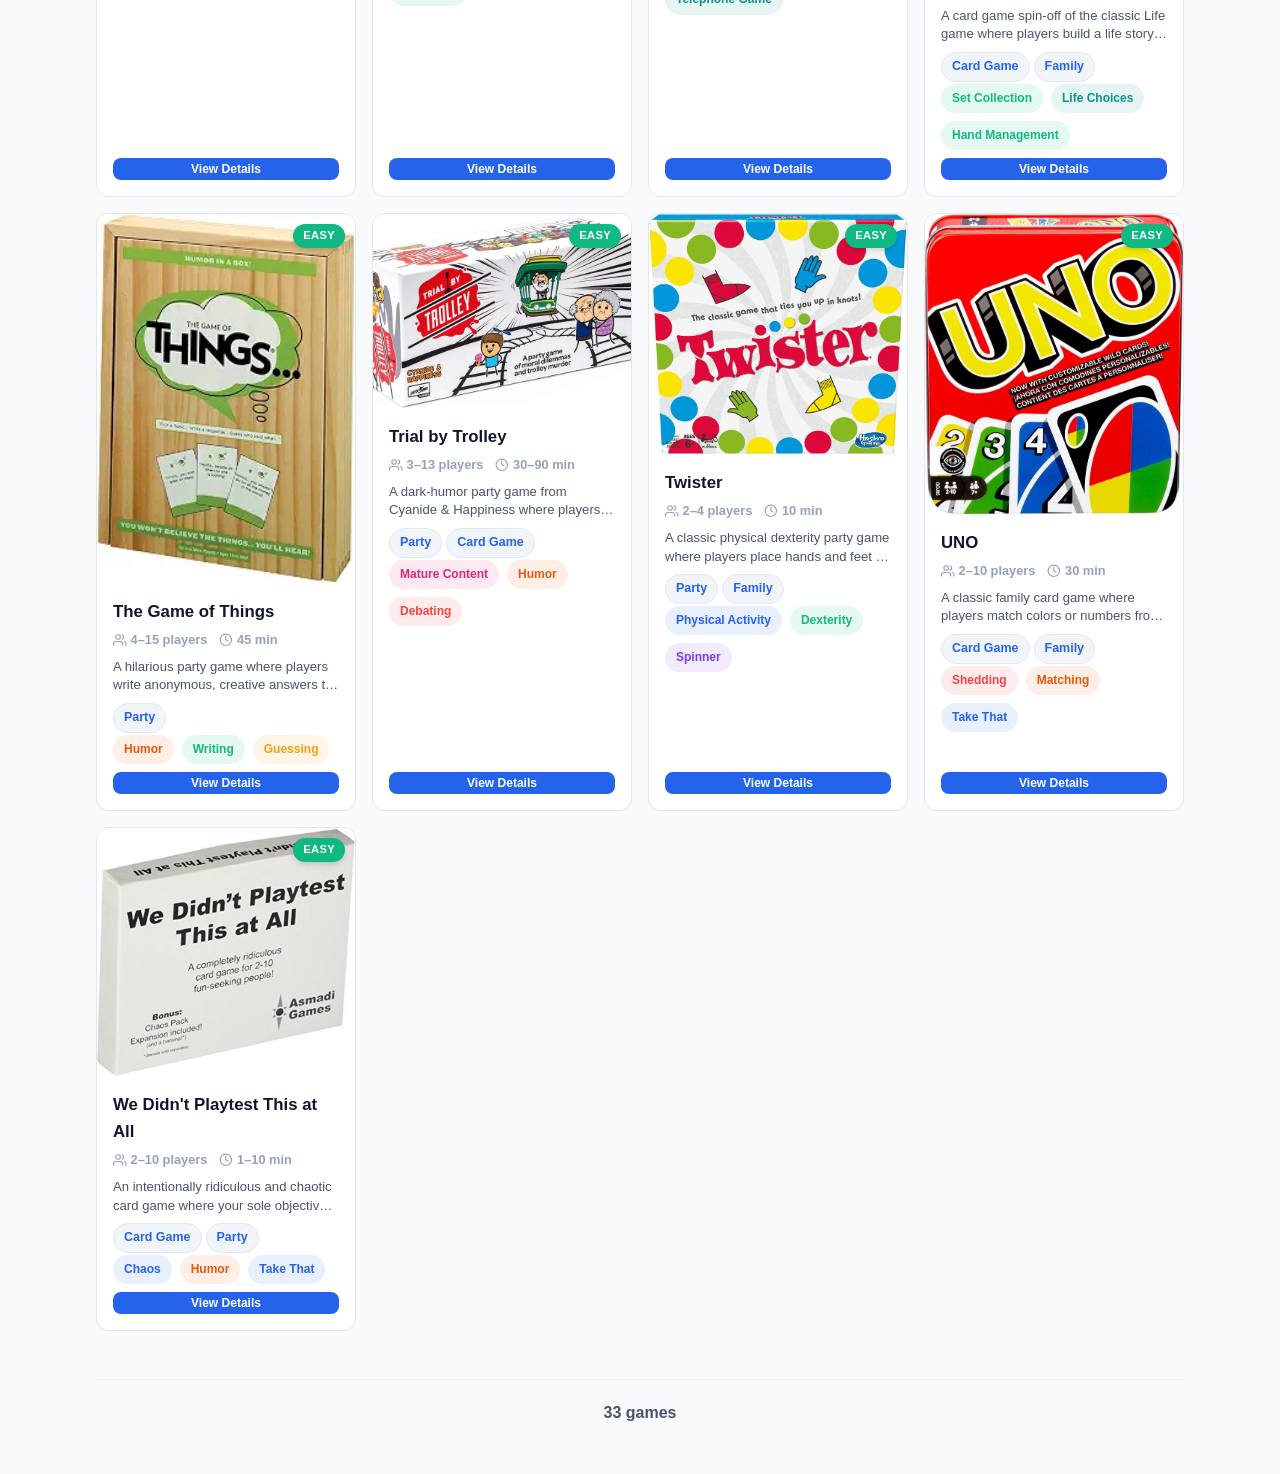
==== commit 2d6ffad3: "Game library: real complexity ratings and complexity UI - Add bggWeight from BoardGameGeek; tier com" ====
--- a/games/index.html
+++ b/games/index.html
@@ -51,6 +51,7 @@
                         <option value="alpha">A–Z</option>
                         <option value="playtime">Playtime</option>
                         <option value="players">Players</option>
+                        <option value="complexity">Complexity</option>
                     </select>
                 </label>
                 <button type="button" id="library-shuffle" class="btn btn-secondary" style="gap: 6px;">
--- a/games/css/games.css
+++ b/games/css/games.css
@@ -261,6 +261,11 @@
 .game-meta { font-size: 0.8rem; color: var(--text-muted); font-weight: 600; }
 .game-card-tags { margin-top: 2px; }
 .game-view-btn { margin-top: auto; justify-content: center; }
+.game-card:focus-within {
+  border-color: var(--primary-blue);
+  box-shadow: 0 0 0 3px rgba(37, 99, 235, 0.25);
+}
+.remove-tag-btn:hover, .remove-tag-btn:focus-visible { opacity: 1 !important; }
 
 /* ---------- complexity badge ---------- */
 .complexity-badge {
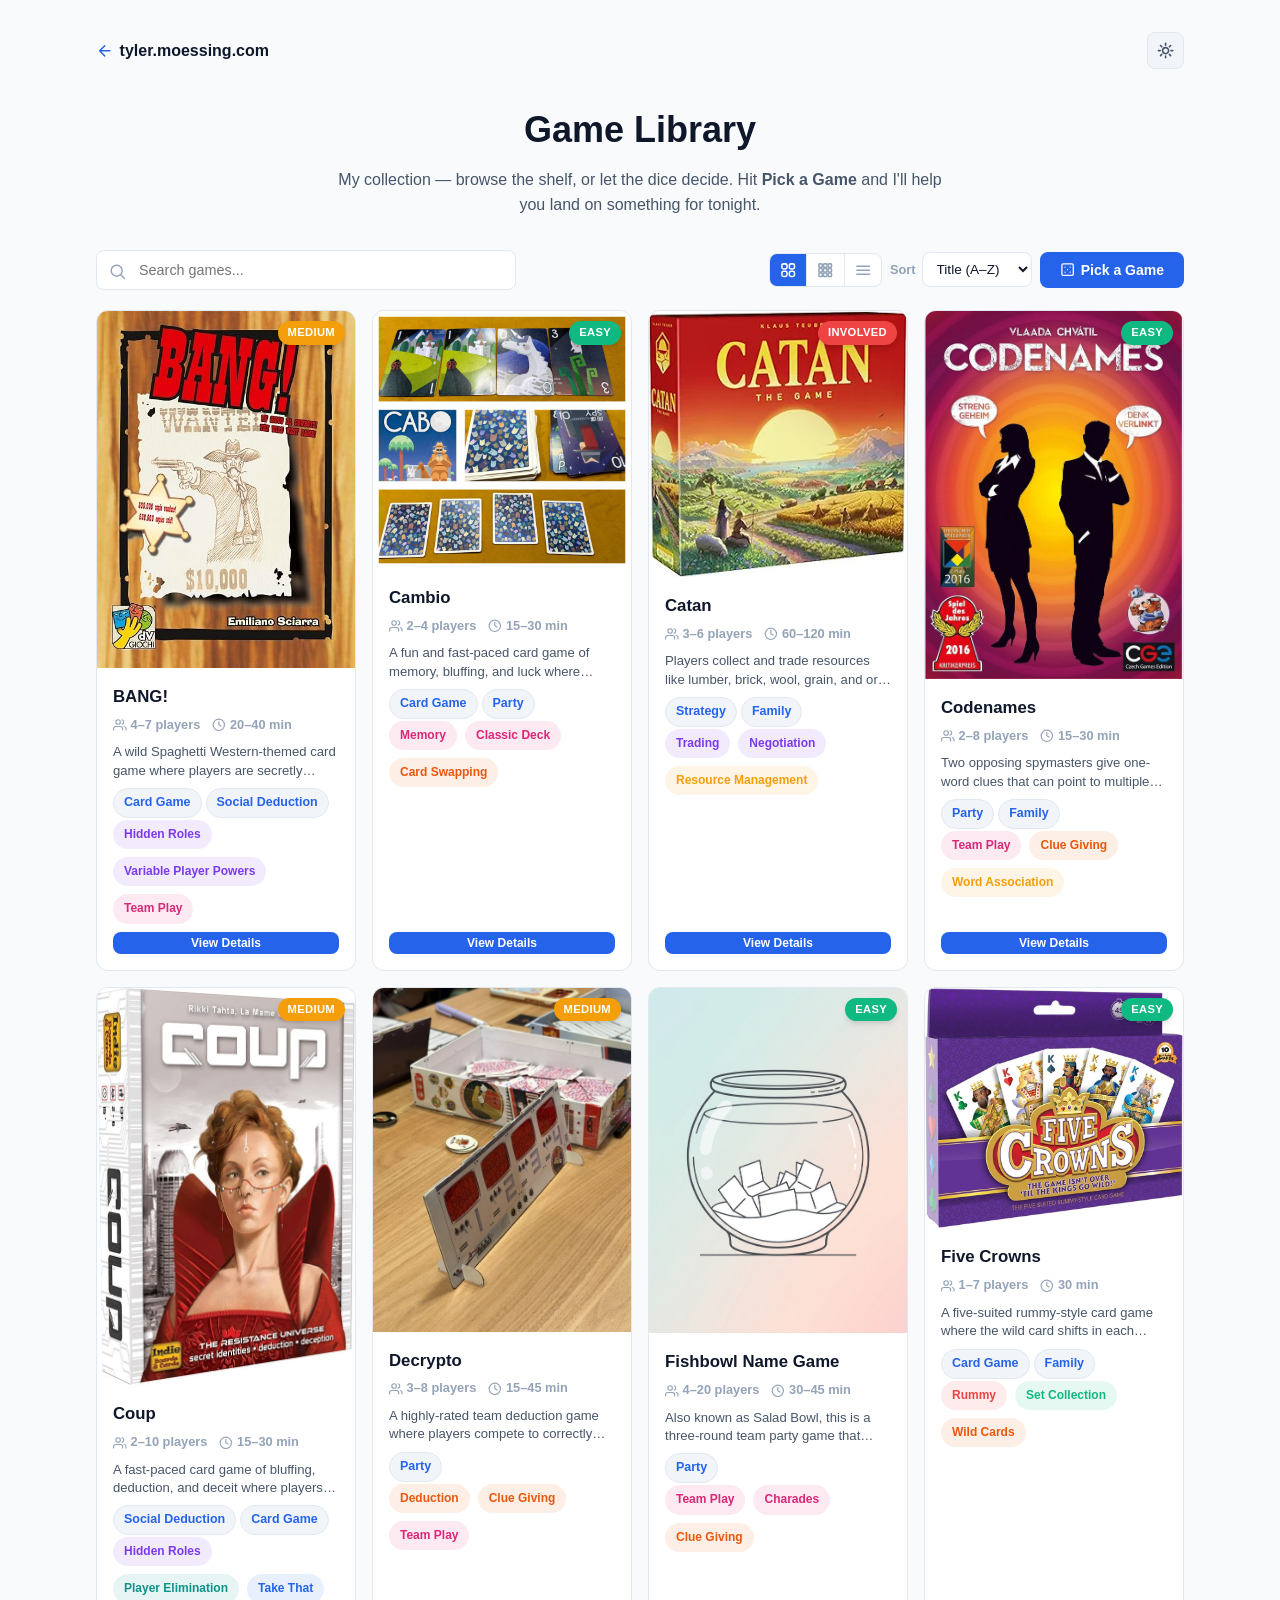
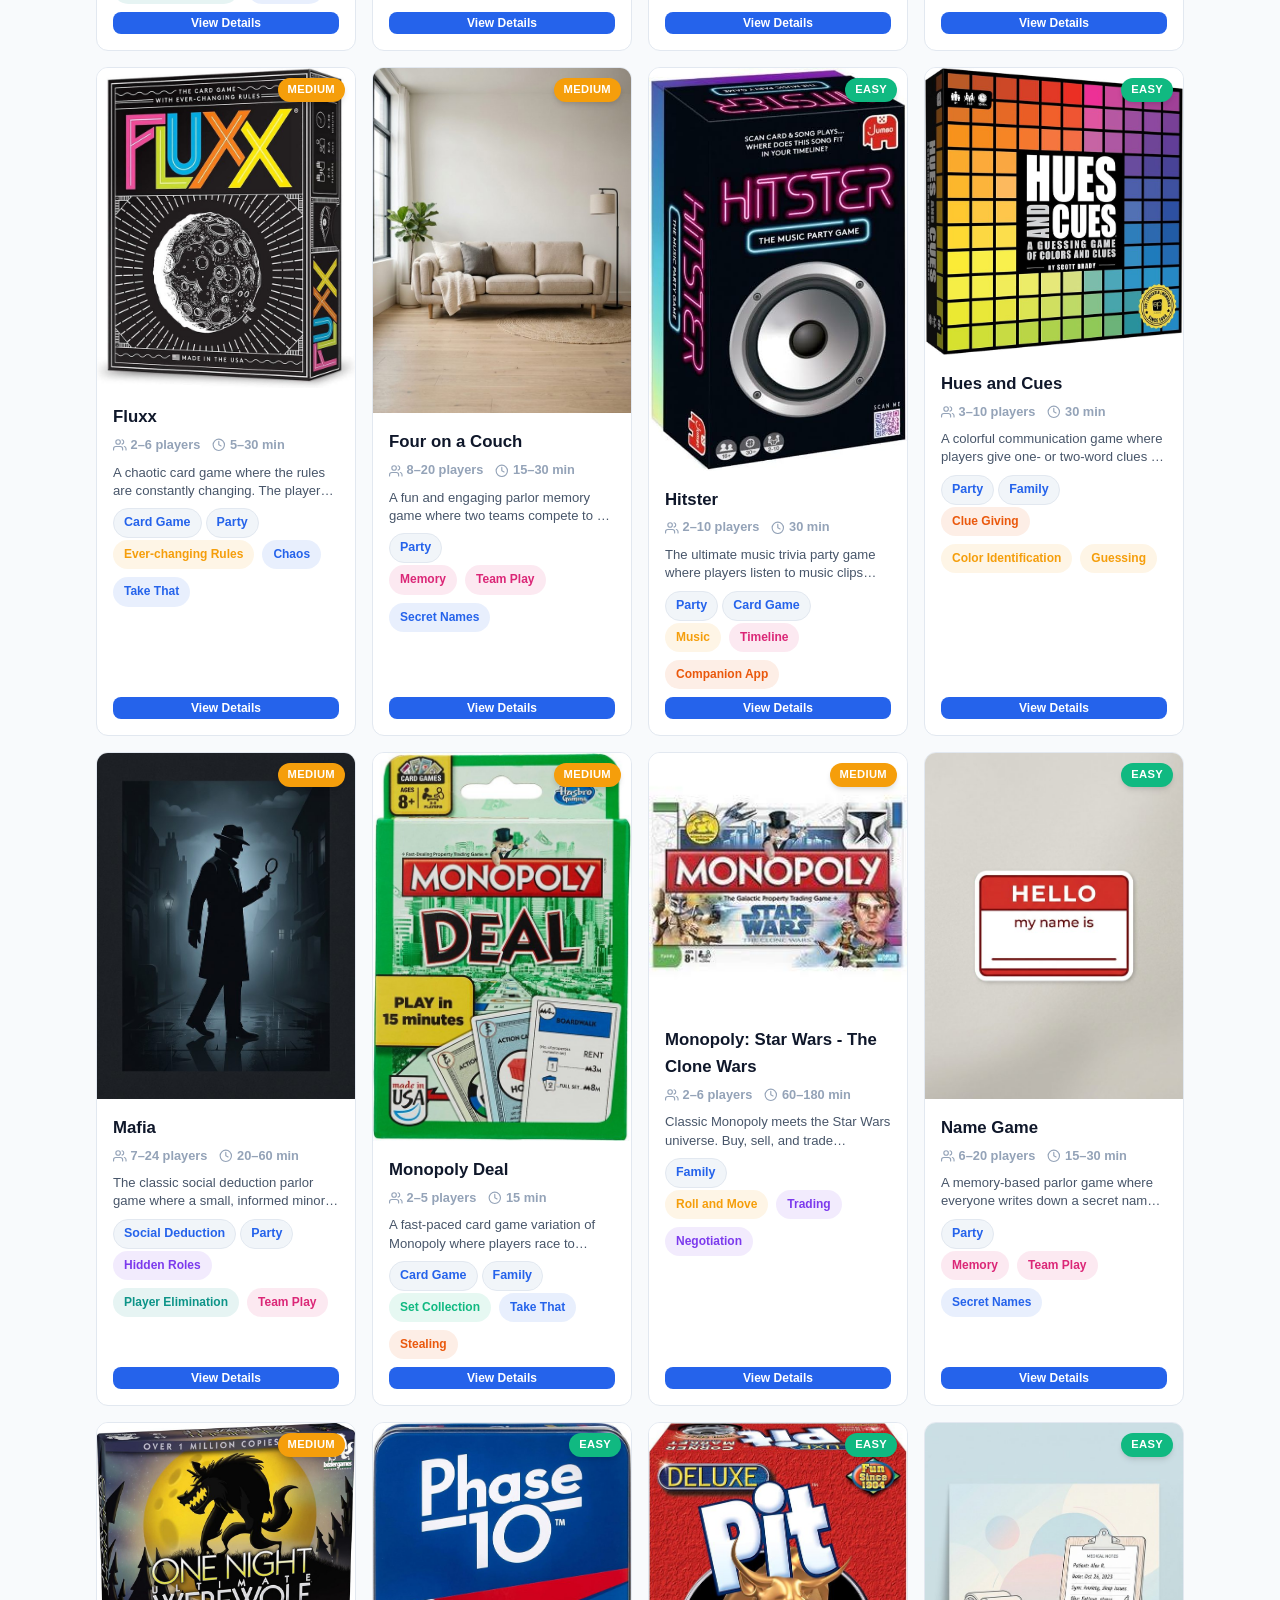
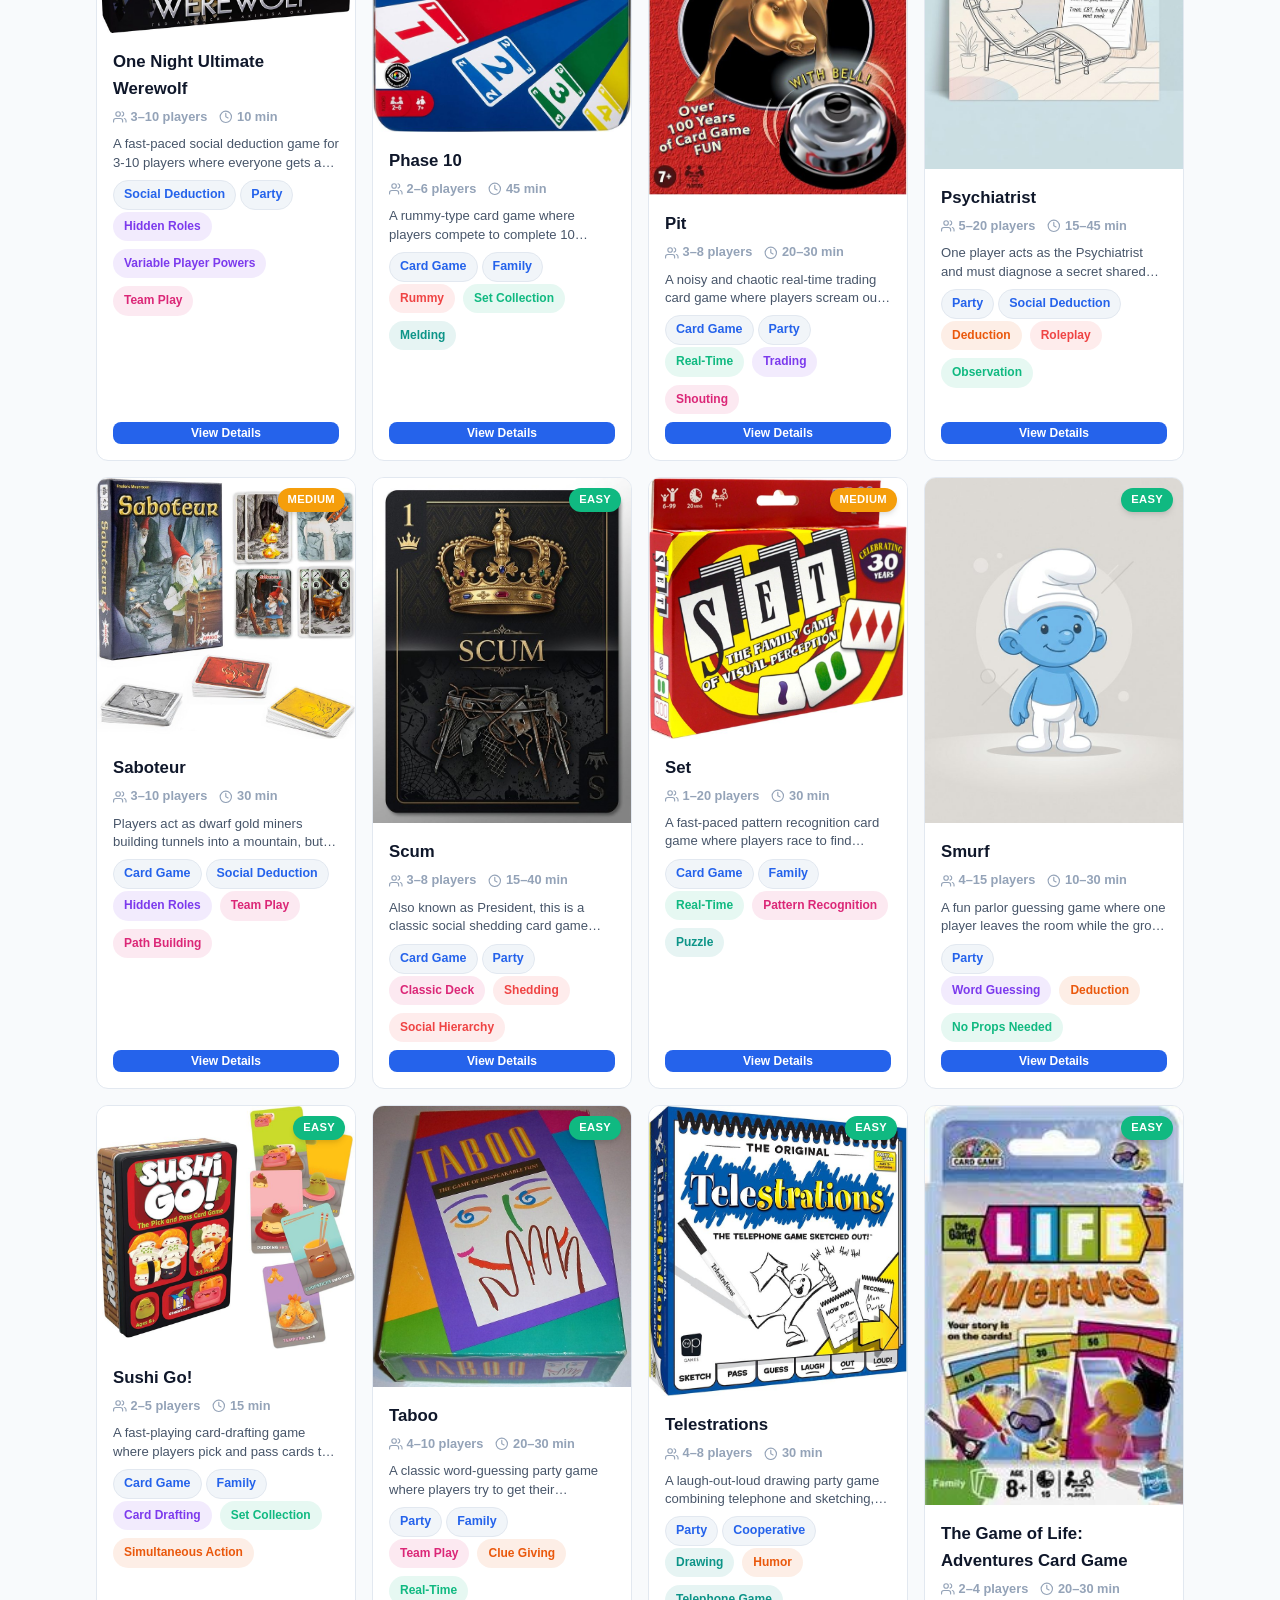
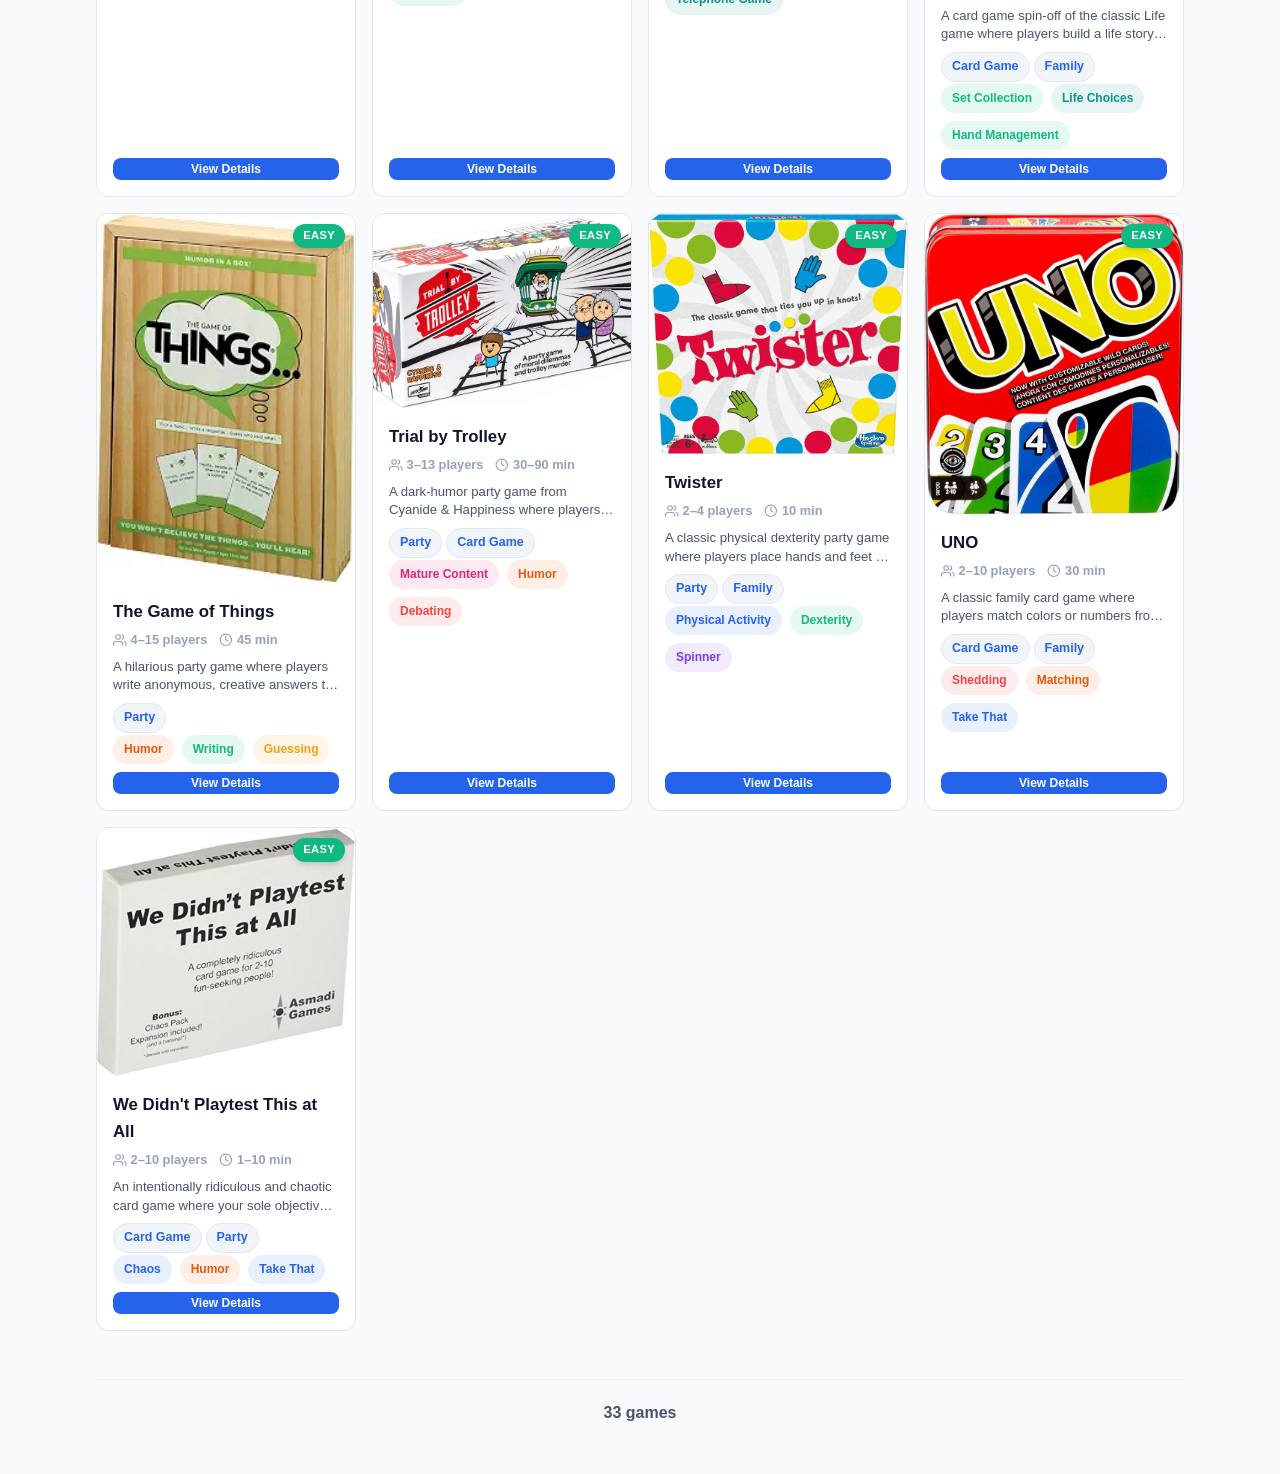
==== commit 490045b8: "Game library: drop Shuffle, add small-card and compact-list views, default sort by title" ====
--- a/games/index.html
+++ b/games/index.html
@@ -13,13 +13,13 @@
 <body>
     <div class="library-page">
         <header class="library-header">
-            <a href="../" class="back-to-site" style="text-decoration: none; font-weight: 700; color: var(--text-primary); display: inline-flex; align-items: center; gap: 6px;">
-                <svg class="icon icon-stroke" viewBox="0 0 24 24" fill="none" stroke="currentColor" stroke-width="2.5" stroke-linecap="round" stroke-linejoin="round" style="width:1.1rem; height:1.1rem; stroke:var(--primary-blue);"><path d="M19 12H5M12 19l-7-7 7-7"/></svg>
+            <a href="../" class="back-to-site">
+                <svg class="icon icon-stroke gi icon-lg" viewBox="0 0 24 24" aria-hidden="true"><path d="M19 12H5M12 19l-7-7 7-7"/></svg>
                 tyler.moessing.com
             </a>
             <button id="theme-toggle" class="theme-toggle-btn" aria-label="Toggle theme">
-                <svg class="sun-icon icon icon-stroke" viewBox="0 0 24 24" xmlns="http://www.w3.org/2000/svg"><path d="M12 3v2.25m6.364.386-1.591 1.591M21 12h-2.25m-.386 6.364-1.591-1.591M12 18.75V21m-4.773-4.227-1.591 1.591M5.25 12H3m4.227-4.773L5.636 5.636M15.75 12a3.75 3.75 0 1 1-7.5 0 3.75 3.75 0 0 1 7.5 0Z" /></svg>
-                <svg class="moon-icon icon icon-stroke" viewBox="0 0 24 24" xmlns="http://www.w3.org/2000/svg" style="display: none;"><path d="M21.752 15.002A9.718 9.718 0 0 1 18 15.75c-5.385 0-9.75-4.365-9.75-9.75 0-1.33.266-2.597.748-3.752A9.753 9.753 0 0 0 3 11.25C3 16.635 7.365 21 12.75 21a9.753 9.753 0 0 0 9.002-5.998Z" /></svg>
+                <svg class="sun-icon icon icon-stroke" viewBox="0 0 24 24" aria-hidden="true"><path d="M12 3v2.25m6.364.386-1.591 1.591M21 12h-2.25m-.386 6.364-1.591-1.591M12 18.75V21m-4.773-4.227-1.591 1.591M5.25 12H3m4.227-4.773L5.636 5.636M15.75 12a3.75 3.75 0 1 1-7.5 0 3.75 3.75 0 0 1 7.5 0Z" /></svg>
+                <svg class="moon-icon icon icon-stroke" viewBox="0 0 24 24" aria-hidden="true" hidden><path d="M21.752 15.002A9.718 9.718 0 0 1 18 15.75c-5.385 0-9.75-4.365-9.75-9.75 0-1.33.266-2.597.748-3.752A9.753 9.753 0 0 0 3 11.25C3 16.635 7.365 21 12.75 21a9.753 9.753 0 0 0 9.002-5.998Z" /></svg>
             </button>
         </header>
 
@@ -29,37 +29,36 @@
         </div>
 
         <div class="library-toolbar">
-            <div class="search-container-relative" style="position: relative; flex: 1; max-width: 420px; display: flex; flex-direction: column;">
-                <div class="game-search-box-container" id="game-search-box-container" style="position: relative; display: flex; flex-wrap: wrap; align-items: center; gap: 6px; padding: 6px 12px 6px 36px; border: 1px solid var(--border-color); border-radius: var(--radius-md); background: var(--card-bg); min-height: 40px; box-sizing: border-box; transition: all 0.2s ease; cursor: text;">
-                    <svg class="icon icon-stroke search-icon" viewBox="0 0 24 24" xmlns="http://www.w3.org/2000/svg" style="position: absolute; left: 12px; top: 12px; width: 1.1rem; height: 1.1rem; stroke: var(--text-muted); pointer-events: none;"><path d="m21 21-5.197-5.197m0 0A7.5 7.5 0 1 0 5.196 5.196a7.5 7.5 0 0 0 10.607 10.607Z" /></svg>
-                    <div id="game-search-tags" style="display: flex; flex-wrap: wrap; gap: 6px; align-items: center;"></div>
-                    <input type="text" id="game-search-input" placeholder="Search games..." style="flex: 1; min-width: 100px; border: none; background: transparent; color: var(--text-primary); font-size: 0.9rem; outline: none; padding: 2px 0; margin: 0;">
+            <div class="search-container">
+                <div class="search-box" id="game-search-box-container">
+                    <svg class="icon icon-stroke search-icon" viewBox="0 0 24 24" aria-hidden="true"><path d="m21 21-5.197-5.197m0 0A7.5 7.5 0 1 0 5.196 5.196a7.5 7.5 0 0 0 10.607 10.607Z" /></svg>
+                    <div id="game-search-tags" class="search-tags"></div>
+                    <input type="text" id="game-search-input" class="search-input" placeholder="Search games..." aria-label="Search games, tags, or categories">
                 </div>
-                <div id="game-search-suggestions" style="display: none; position: absolute; top: 100%; left: 0; right: 0; background: var(--card-bg); border: 1px solid var(--border-color); border-radius: var(--radius-md); box-shadow: var(--shadow-lg); z-index: 1000; margin-top: 4px; max-height: 220px; overflow-y: auto; padding: 4px 0;"></div>
+                <div id="game-search-suggestions" class="search-suggestions" hidden></div>
             </div>
             <div class="toolbar-controls">
                 <div class="view-toggle" role="group" aria-label="View mode">
-                    <button type="button" id="view-grid" class="view-btn active" aria-label="Grid view" title="Grid view" aria-pressed="true">
-                        <svg class="icon icon-stroke" viewBox="0 0 24 24" xmlns="http://www.w3.org/2000/svg"><path d="M3.75 6A2.25 2.25 0 0 1 6 3.75h2.25A2.25 2.25 0 0 1 10.5 6v2.25a2.25 2.25 0 0 1-2.25 2.25H6a2.25 2.25 0 0 1-2.25-2.25V6ZM3.75 15.75A2.25 2.25 0 0 1 6 13.5h2.25a2.25 2.25 0 0 1 2.25 2.25V18a2.25 2.25 0 0 1-2.25 2.25H6A2.25 2.25 0 0 1 3.75 18v-2.25ZM13.5 6a2.25 2.25 0 0 1 2.25-2.25H18A2.25 2.25 0 0 1 20.25 6v2.25A2.25 2.25 0 0 1 18 10.5h-2.25a2.25 2.25 0 0 1-2.25-2.25V6ZM13.5 15.75a2.25 2.25 0 0 1 2.25-2.25H18a2.25 2.25 0 0 1 2.25 2.25V18A2.25 2.25 0 0 1 18 20.25h-2.25A2.25 2.25 0 0 1 13.5 18v-2.25Z" /></svg>
+                    <button type="button" id="view-grid" class="view-btn active" data-view="grid" aria-label="Large cards" title="Large cards" aria-pressed="true">
+                        <svg class="icon icon-stroke" viewBox="0 0 24 24" aria-hidden="true"><path d="M3.75 6A2.25 2.25 0 0 1 6 3.75h2.25A2.25 2.25 0 0 1 10.5 6v2.25a2.25 2.25 0 0 1-2.25 2.25H6a2.25 2.25 0 0 1-2.25-2.25V6ZM3.75 15.75A2.25 2.25 0 0 1 6 13.5h2.25a2.25 2.25 0 0 1 2.25 2.25V18a2.25 2.25 0 0 1-2.25 2.25H6A2.25 2.25 0 0 1 3.75 18v-2.25ZM13.5 6a2.25 2.25 0 0 1 2.25-2.25H18A2.25 2.25 0 0 1 20.25 6v2.25A2.25 2.25 0 0 1 18 10.5h-2.25a2.25 2.25 0 0 1-2.25-2.25V6ZM13.5 15.75a2.25 2.25 0 0 1 2.25-2.25H18a2.25 2.25 0 0 1 2.25 2.25V18A2.25 2.25 0 0 1 18 20.25h-2.25A2.25 2.25 0 0 1 13.5 18v-2.25Z" /></svg>
                     </button>
-                    <button type="button" id="view-list" class="view-btn" aria-label="List view" title="List view" aria-pressed="false">
-                        <svg class="icon icon-stroke" viewBox="0 0 24 24" xmlns="http://www.w3.org/2000/svg"><path d="M3.75 6.75h16.5M3.75 12h16.5m-16.5 5.25h16.5" /></svg>
+                    <button type="button" id="view-compact" class="view-btn" data-view="compact" aria-label="Small cards" title="Small cards" aria-pressed="false">
+                        <svg class="icon icon-stroke" viewBox="0 0 24 24" aria-hidden="true"><rect x="3.75" y="3.75" width="4.5" height="4.5" rx="1"/><rect x="9.75" y="3.75" width="4.5" height="4.5" rx="1"/><rect x="15.75" y="3.75" width="4.5" height="4.5" rx="1"/><rect x="3.75" y="9.75" width="4.5" height="4.5" rx="1"/><rect x="9.75" y="9.75" width="4.5" height="4.5" rx="1"/><rect x="15.75" y="9.75" width="4.5" height="4.5" rx="1"/><rect x="3.75" y="15.75" width="4.5" height="4.5" rx="1"/><rect x="9.75" y="15.75" width="4.5" height="4.5" rx="1"/><rect x="15.75" y="15.75" width="4.5" height="4.5" rx="1"/></svg>
+                    </button>
+                    <button type="button" id="view-list" class="view-btn" data-view="list" aria-label="Compact list" title="Compact list" aria-pressed="false">
+                        <svg class="icon icon-stroke" viewBox="0 0 24 24" aria-hidden="true"><path d="M3.75 6.75h16.5M3.75 12h16.5m-16.5 5.25h16.5" /></svg>
                     </button>
                 </div>
                 <label>Sort
-                    <select id="library-sort">
-                        <option value="alpha">A–Z</option>
+                    <select id="library-sort" autocomplete="off">
+                        <option value="alpha" selected>Title (A–Z)</option>
                         <option value="playtime">Playtime</option>
                         <option value="players">Players</option>
                         <option value="complexity">Complexity</option>
                     </select>
                 </label>
-                <button type="button" id="library-shuffle" class="btn btn-secondary" style="gap: 6px;">
-                    <svg class="icon icon-stroke" viewBox="0 0 24 24" fill="none" stroke="currentColor" stroke-width="2.5" stroke-linecap="round" stroke-linejoin="round" style="width:0.95rem; height:0.95rem;"><path d="M16 3h5v5M4 20L21 3M21 16v5h-5M15 15l6 6M4 4l5 5"/></svg>
-                    Shuffle
-                </button>
-                <button type="button" id="pick-a-game-btn" class="btn btn-primary" style="gap: 6px;">
-                    <svg class="icon icon-stroke" viewBox="0 0 24 24" fill="none" stroke="currentColor" stroke-width="2.5" stroke-linecap="round" stroke-linejoin="round" style="width:0.95rem; height:0.95rem;"><rect x="3" y="3" width="18" height="18" rx="2" ry="2"/><path d="M12 12h.01M16 8h.01M8 16h.01M8 8h.01M16 16h.01"/></svg>
+                <button type="button" id="pick-a-game-btn" class="btn btn-primary btn-icon">
+                    <svg class="icon icon-stroke gi icon-md" viewBox="0 0 24 24" aria-hidden="true"><rect x="3" y="3" width="18" height="18" rx="2" ry="2"/><path d="M12 12h.01M16 8h.01M8 16h.01M8 8h.01M16 16h.01"/></svg>
                     Pick a Game
                 </button>
             </div>
@@ -67,8 +66,8 @@
 
         <div id="games-grid" class="games-grid"></div>
 
-        <footer class="library-footer-count" style="margin-top: var(--spacing-3xl); text-align: center; border-top: 1px solid var(--border-color-light); padding-top: var(--spacing-xl);">
-            <span id="games-count" class="games-count" style="font-size: 1rem; font-weight: 700; color: var(--text-secondary);"></span>
+        <footer class="library-footer-count">
+            <span id="games-count" class="games-count"></span>
         </footer>
     </div>
 </body>
--- a/games/css/games.css
+++ b/games/css/games.css
@@ -5,6 +5,26 @@
 @import "../../css/base.css";
 @import "../../css/cards.css";
 
+/* The hidden attribute must win over component display rules below. */
+[hidden] { display: none !important; }
+
+/* ---------- icons (see js/icons.js) ---------- */
+.icon.icon-md { width: 0.95rem; height: 0.95rem; }
+.icon.icon-lg { width: 1.1rem; height: 1.1rem; }
+.icon.icon-xl { width: 1.6rem; height: 1.6rem; }
+.icon.icon-hero { width: 3rem; height: 3rem; }
+.btn-icon { gap: 6px; }
+
+/* ---------- tag colors (see tagColorClass in js/filters.js) ---------- */
+.skill-tag.tag-color-1 { background: var(--tag-1-bg); color: var(--tag-1-text); border-color: transparent; }
+.skill-tag.tag-color-2 { background: var(--tag-2-bg); color: var(--tag-2-text); border-color: transparent; }
+.skill-tag.tag-color-3 { background: var(--tag-3-bg); color: var(--tag-3-text); border-color: transparent; }
+.skill-tag.tag-color-4 { background: var(--tag-4-bg); color: var(--tag-4-text); border-color: transparent; }
+.skill-tag.tag-color-5 { background: var(--tag-5-bg); color: var(--tag-5-text); border-color: transparent; }
+.skill-tag.tag-color-6 { background: var(--tag-6-bg); color: var(--tag-6-text); border-color: transparent; }
+.skill-tag.tag-color-7 { background: var(--tag-7-bg); color: var(--tag-7-text); border-color: transparent; }
+.skill-tag.tag-color-8 { background: var(--tag-8-bg); color: var(--tag-8-text); border-color: transparent; }
+
 /* ---------- page shell ---------- */
 .library-page {
   max-width: 1120px;
@@ -17,7 +37,15 @@
   align-items: center;
   margin-bottom: var(--spacing-2xl);
 }
-.back-to-site { gap: 6px; }
+.back-to-site {
+  display: inline-flex;
+  align-items: center;
+  gap: 6px;
+  font-weight: 700;
+  color: var(--text-primary);
+  text-decoration: none;
+}
+.back-to-site .icon { color: var(--primary-blue); }
 .theme-toggle-btn {
   background: var(--bg-tertiary);
   border: 1px solid var(--border-color);
@@ -44,10 +72,100 @@
   flex-wrap: wrap;
   margin-bottom: var(--spacing-xl);
 }
-.games-count { font-weight: 700; color: var(--text-secondary); }
-.game-search-box-container:focus-within {
-  border-color: var(--primary-blue) !important;
-  box-shadow: 0 0 0 3px rgba(37, 99, 235, 0.15) !important;
+.library-footer-count {
+  margin-top: var(--spacing-3xl);
+  text-align: center;
+  border-top: 1px solid var(--border-color-light);
+  padding-top: var(--spacing-xl);
+}
+.games-count { font-size: 1rem; font-weight: 700; color: var(--text-secondary); }
+
+/* ---------- search with tag autocomplete ---------- */
+.search-container {
+  position: relative;
+  flex: 1;
+  max-width: 420px;
+  display: flex;
+  flex-direction: column;
+}
+.search-box {
+  position: relative;
+  display: flex;
+  flex-wrap: wrap;
+  align-items: center;
+  gap: 6px;
+  padding: 6px 12px 6px 36px;
+  border: 1px solid var(--border-color);
+  border-radius: var(--radius-md);
+  background: var(--card-bg);
+  min-height: 40px;
+  box-sizing: border-box;
+  transition: all 0.2s ease;
+  cursor: text;
+}
+.search-box:focus-within {
+  border-color: var(--primary-blue);
+  box-shadow: 0 0 0 3px rgba(37, 99, 235, 0.15);
+}
+.search-box .search-icon {
+  position: absolute;
+  left: 12px;
+  top: 12px;
+  width: 1.1rem;
+  height: 1.1rem;
+  color: var(--text-muted);
+  pointer-events: none;
+}
+.search-tags { display: flex; flex-wrap: wrap; gap: 6px; align-items: center; }
+.search-input {
+  flex: 1;
+  min-width: 100px;
+  border: none;
+  background: transparent;
+  color: var(--text-primary);
+  font-size: 0.9rem;
+  outline: none;
+  padding: 2px 0;
+  margin: 0;
+}
+.search-suggestions {
+  position: absolute;
+  top: 100%;
+  left: 0;
+  right: 0;
+  background: var(--card-bg);
+  border: 1px solid var(--border-color);
+  border-radius: var(--radius-md);
+  box-shadow: var(--shadow-lg);
+  z-index: 1000;
+  margin-top: 4px;
+  max-height: 220px;
+  overflow-y: auto;
+  padding: 4px 0;
+}
+.search-pill {
+  display: inline-flex;
+  align-items: center;
+  gap: 6px;
+  padding: 2px 8px;
+  background: var(--bg-tertiary);
+  border: 1px solid var(--border-color);
+  border-radius: var(--radius-md);
+  font-size: 0.78rem;
+  font-weight: 700;
+  color: var(--primary-blue);
+}
+.remove-tag-btn {
+  cursor: pointer;
+  font-weight: 800;
+  opacity: 0.6;
+  margin-left: 2px;
+  background: none;
+  border: none;
+  padding: 0;
+  color: inherit;
+  font-size: inherit;
+  line-height: 1;
 }
 .suggestion-item {
   padding: 8px 14px;
@@ -147,90 +265,64 @@
 }
 .game-card-main-info { display: flex; flex-direction: column; gap: var(--spacing-xs); }
 
-/* list view: one card per row, cover left, body right */
+/* small cards: denser grid, just cover + title + players/time */
+.games-grid.compact-view {
+  grid-template-columns: repeat(auto-fill, minmax(min(100%, 160px), 1fr));
+  gap: var(--spacing-md);
+}
+.games-grid.compact-view .game-card-body { padding: var(--spacing-sm) var(--spacing-md) var(--spacing-md); gap: 4px; }
+.games-grid.compact-view .game-card-title { font-size: 0.92rem; line-height: 1.3; }
+.games-grid.compact-view .game-meta-row { gap: var(--spacing-sm); }
+.games-grid.compact-view .game-meta { font-size: 0.74rem; }
+.games-grid.compact-view .game-card-desc,
+.games-grid.compact-view .game-card-details-section,
+.games-grid.compact-view .game-view-btn { display: none; }
+.games-grid.compact-view .game-cover-wrap .complexity-badge { font-size: 0.6rem; padding: 2px 7px; }
+
+/* compact list: one slim row per game, thumbnail + title + players/time */
 .games-grid.list-view {
   display: flex;
   flex-direction: column;
-  gap: var(--spacing-md);
+  gap: 6px;
 }
 .games-grid.list-view .game-card {
   flex-direction: row;
-  align-items: stretch;
-}
+  align-items: center;
+  border-radius: var(--radius-md);
+}
+.games-grid.list-view .game-card:hover { transform: translateX(3px); }
 .games-grid.list-view .game-cover-wrap {
-  flex: 0 0 140px;
+  flex: 0 0 56px;
+  width: 56px;
+  height: 42px;
   aspect-ratio: auto;
 }
 .games-grid.list-view .game-card-body {
-  display: flex;
   flex-direction: row;
   align-items: center;
+  padding: 6px var(--spacing-md);
+  gap: var(--spacing-md);
+  min-width: 0;
+}
+.games-grid.list-view .game-card-main-info {
+  flex-direction: row;
+  align-items: center;
   flex-wrap: wrap;
-  gap: var(--spacing-lg);
-  padding: var(--spacing-md) var(--spacing-xl);
+  gap: 2px var(--spacing-md);
   flex: 1;
-}
-.games-grid.list-view .game-card-main-info {
-  flex: 1.2 1 180px;
-}
-.games-grid.list-view .game-card-desc {
-  display: -webkit-box;
-  -webkit-line-clamp: 2;
-  -webkit-box-orient: vertical;
+  min-width: 0;
+}
+.games-grid.list-view .game-card-title {
+  font-size: 0.95rem;
+  white-space: nowrap;
   overflow: hidden;
-  flex: 2 1 280px;
-  font-size: 0.88rem;
-  color: var(--text-secondary);
-  line-height: 1.45;
-  margin: 0;
-}
-.games-grid.list-view .game-card-details-section {
-  flex: 1.5 1 220px;
-  display: flex;
-  flex-direction: column;
-  gap: var(--spacing-xs);
-}
-.games-grid.list-view .game-card-categories {
-  display: flex;
-  flex-wrap: wrap;
-  gap: var(--spacing-xs);
-}
-.games-grid.list-view .game-card-categories .category-tag {
-  background: var(--bg-tertiary);
-  color: var(--primary-blue);
-  border: 1px solid var(--border-color);
-  font-weight: 700;
-  font-size: 0.78rem;
-}
-.games-grid.list-view .game-card-tags {
-  margin-top: 0;
-}
-.games-grid.list-view .game-view-btn {
-  margin-top: 0;
-  flex: 0 0 auto;
-}
-@media (max-width: 800px) {
-  .games-grid.list-view .game-card-body {
-    flex-direction: column;
-    align-items: flex-start;
-    gap: var(--spacing-sm);
-  }
-  .games-grid.list-view .game-card-desc {
-    display: block;
-    -webkit-line-clamp: unset;
-    flex: none;
-    width: 100%;
-  }
-  .games-grid.list-view .game-card-main-info,
-  .games-grid.list-view .game-card-details-section {
-    flex: none;
-    width: 100%;
-  }
-}
-@media (max-width: 560px) {
-  .games-grid.list-view .game-cover-wrap { flex-basis: 80px; }
-  .games-grid.list-view .game-card-body { padding: var(--spacing-sm) var(--spacing-md); }
-}
+  text-overflow: ellipsis;
+  max-width: 100%;
+}
+.games-grid.list-view .game-card-desc,
+.games-grid.list-view .game-card-details-section,
+.games-grid.list-view .game-view-btn { display: none; }
+.games-grid.list-view .game-cover-wrap .complexity-badge { display: none; }
 .game-card {
   background: var(--card-bg);
   border: 1px solid var(--border-color);
@@ -258,7 +350,7 @@
 }
 .game-card-title { font-size: 1.05rem; font-weight: 700; color: var(--text-primary); }
 .game-meta-row { display: flex; flex-wrap: wrap; gap: var(--spacing-md); }
-.game-meta { font-size: 0.8rem; color: var(--text-muted); font-weight: 600; }
+.game-meta { display: inline-flex; align-items: center; gap: 4px; font-size: 0.8rem; color: var(--text-muted); font-weight: 600; }
 .game-card-tags { margin-top: 2px; }
 .game-view-btn { margin-top: auto; justify-content: center; }
 .game-card:focus-within {
@@ -289,7 +381,6 @@
   box-shadow: var(--shadow-md);
 }
 
-/* ---------- modal layer ---------- */
 /* ---------- modal layer ---------- */
 .game-modal-overlay {
   position: fixed;
@@ -481,10 +572,93 @@
   margin-bottom: var(--spacing-sm);
 }
 
+/* ---------- how to play ---------- */
+.game-howto {
+  margin-top: var(--spacing-xl);
+  padding-top: var(--spacing-xl);
+  border-top: 1px solid var(--border-color-light);
+}
+.game-howto h3 {
+  font-size: 1.15rem;
+  font-weight: 800;
+  color: var(--text-primary);
+  margin-bottom: var(--spacing-md);
+}
+.howto-video {
+  position: relative;
+  aspect-ratio: 16 / 9;
+  border-radius: var(--radius-lg);
+  overflow: hidden;
+  background: #000;
+  margin-bottom: var(--spacing-lg);
+}
+.howto-video iframe,
+.howto-video-thumb { position: absolute; inset: 0; width: 100%; height: 100%; border: 0; }
+.howto-video-thumb { padding: 0; cursor: pointer; background: #000; }
+.howto-video-thumb img { width: 100%; height: 100%; object-fit: cover; display: block; opacity: 0.9; transition: opacity 0.2s ease; }
+.howto-play-icon {
+  position: absolute;
+  top: 50%;
+  left: 50%;
+  width: 68px;
+  height: 48px;
+  transform: translate(-50%, -50%);
+  transition: transform 0.2s ease;
+}
+.howto-play-icon svg { width: 100%; height: 100%; display: block; }
+.howto-video-thumb:hover img, .howto-video-thumb:focus-visible img { opacity: 1; }
+.howto-video-thumb:hover .howto-play-icon,
+.howto-video-thumb:focus-visible .howto-play-icon { transform: translate(-50%, -50%) scale(1.1); }
+.howto-video-thumb:focus-visible { outline: 3px solid var(--primary-blue); outline-offset: -3px; }
+.howto-search { margin-bottom: var(--spacing-lg); }
+.howto-search a { color: var(--primary-blue); font-weight: 700; text-decoration: none; }
+.howto-search a:hover { text-decoration: underline; }
+.howto-goal {
+  color: var(--text-primary);
+  background: var(--bg-secondary);
+  border: 1px solid var(--border-color);
+  border-radius: var(--radius-md);
+  padding: var(--spacing-md) var(--spacing-lg);
+  margin-bottom: var(--spacing-md);
+  line-height: 1.5;
+}
+.howto-steps {
+  margin: 0;
+  padding-left: 1.4rem;
+  display: flex;
+  flex-direction: column;
+  gap: var(--spacing-sm);
+  color: var(--text-secondary);
+  line-height: 1.55;
+}
+.howto-steps li::marker { color: var(--primary-blue); font-weight: 800; }
+
 /* ---------- picker ---------- */
 .picker-content { padding: var(--spacing-2xl); }
-.picker-title { font-size: 1.6rem; font-weight: 800; color: var(--text-primary); }
-.picker-sub { color: var(--text-muted); margin-bottom: var(--spacing-xl); }
+.picker-title {
+  display: inline-flex;
+  align-items: center;
+  gap: 8px;
+  margin-bottom: 4px;
+  font-size: 1.6rem;
+  font-weight: 800;
+  color: var(--text-primary);
+}
+.picker-sub { color: var(--text-muted); margin-bottom: 24px; }
+.picker-step-card .picker-section { margin-bottom: 0; }
+.picker-step-card .picker-section-spaced { margin-top: var(--spacing-xl); }
+.picker-number-stepper { display: inline-flex; align-items: center; gap: 8px; }
+.picker-pill.stepper-btn {
+  padding: 4px 12px;
+  min-width: 32px;
+  font-weight: 800;
+  font-size: 1.1rem;
+  line-height: 1;
+  border-color: var(--border-color);
+  color: var(--text-secondary);
+}
+.picker-number.picker-number-compact { width: 60px; text-align: center; margin: 0; }
+.picker-pill.picker-expand-btn { border-style: dashed; color: var(--primary-blue); font-weight: 700; }
 .picker-section { margin-bottom: var(--spacing-xl); }
 .picker-section-title {
   font-size: 0.8rem;
@@ -581,6 +755,30 @@
 .picker-result-actions { display: flex; gap: var(--spacing-sm); justify-content: center; flex-wrap: wrap; }
 .picker-result { animation: reveal-pop 0.5s cubic-bezier(0.2, 0.8, 0.3, 1.2); }
 
+/* other matching options under the pick */
+.picker-others {
+  margin-top: var(--spacing-2xl);
+  padding-top: var(--spacing-xl);
+  border-top: 1px solid var(--border-color);
+}
+.picker-others-title {
+  display: flex;
+  align-items: center;
+  gap: var(--spacing-sm);
+  margin: 0 0 var(--spacing-lg);
+  font-size: 1.1rem;
+  font-weight: 700;
+  color: var(--text-primary);
+}
+.picker-others-count {
+  font-size: 0.8rem;
+  font-weight: 700;
+  padding: 2px 8px;
+  border-radius: 999px;
+  background: var(--bg-tertiary);
+  color: var(--text-secondary);
+}
+
 /* matching grid */
 .picker-matching-head {
   display: flex;
@@ -597,7 +795,8 @@
 
 /* empty */
 .picker-empty { text-align: center; padding: var(--spacing-2xl) 0; }
-.picker-empty-emoji { font-size: 3rem; }
+.picker-empty-icon { margin-bottom: var(--spacing-md); color: var(--text-muted); text-align: center; }
+.library-empty { width: 100%; grid-column: 1 / -1; }
 .picker-empty h3 { margin: var(--spacing-md) 0; color: var(--text-primary); }
 .picker-empty p { color: var(--text-secondary); }
 .picker-empty ul {
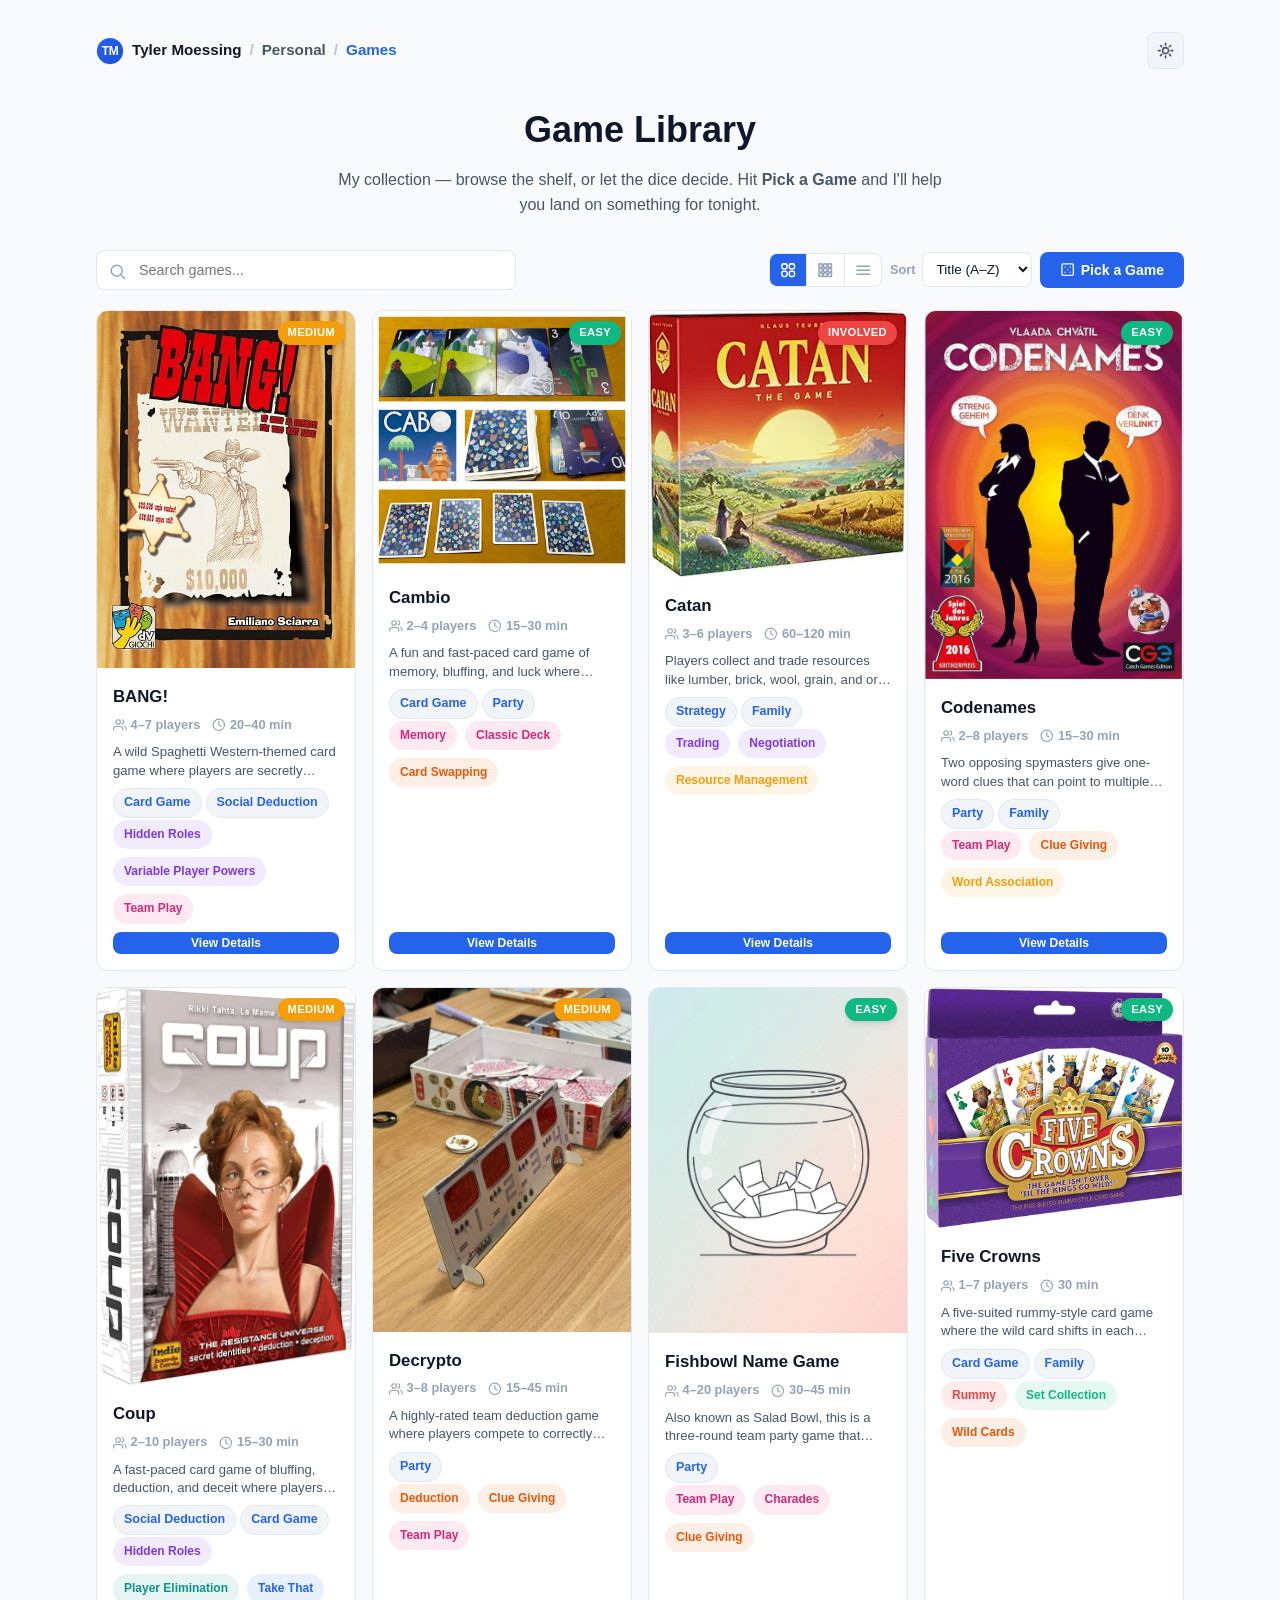
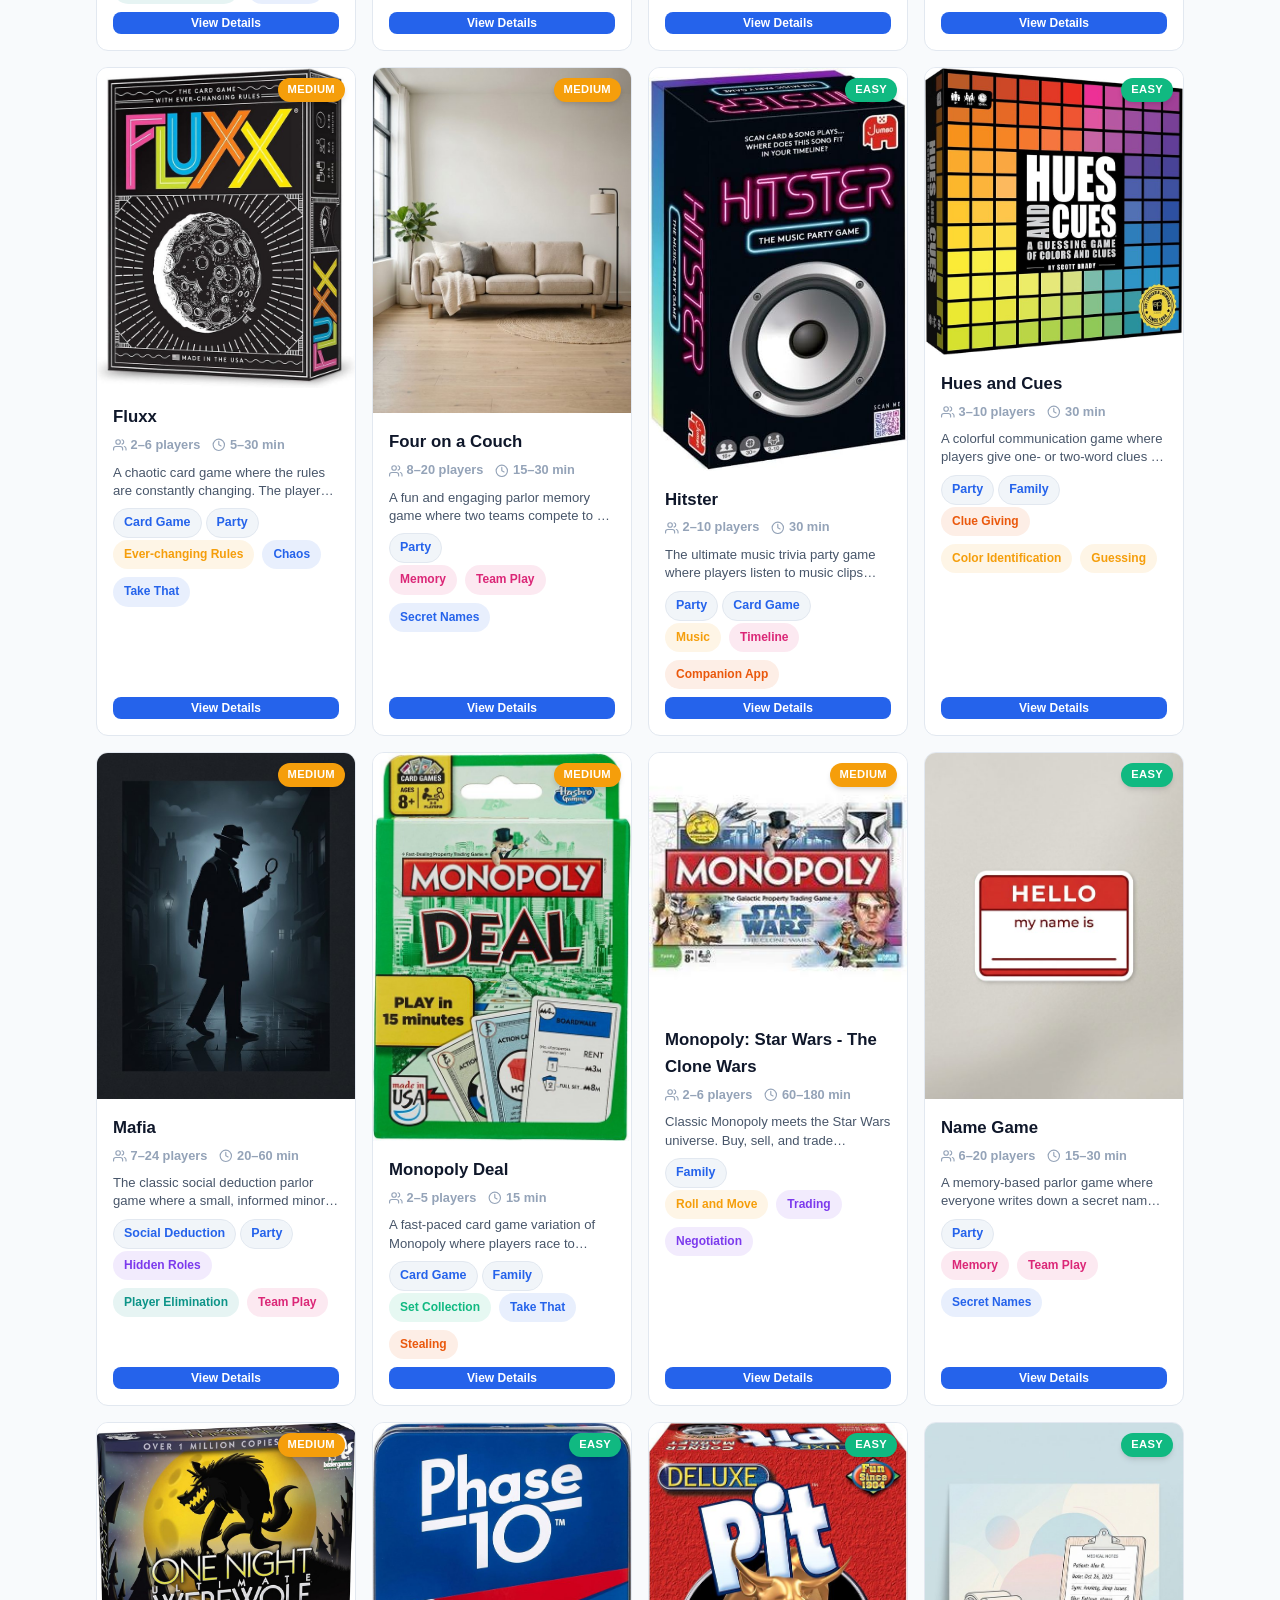
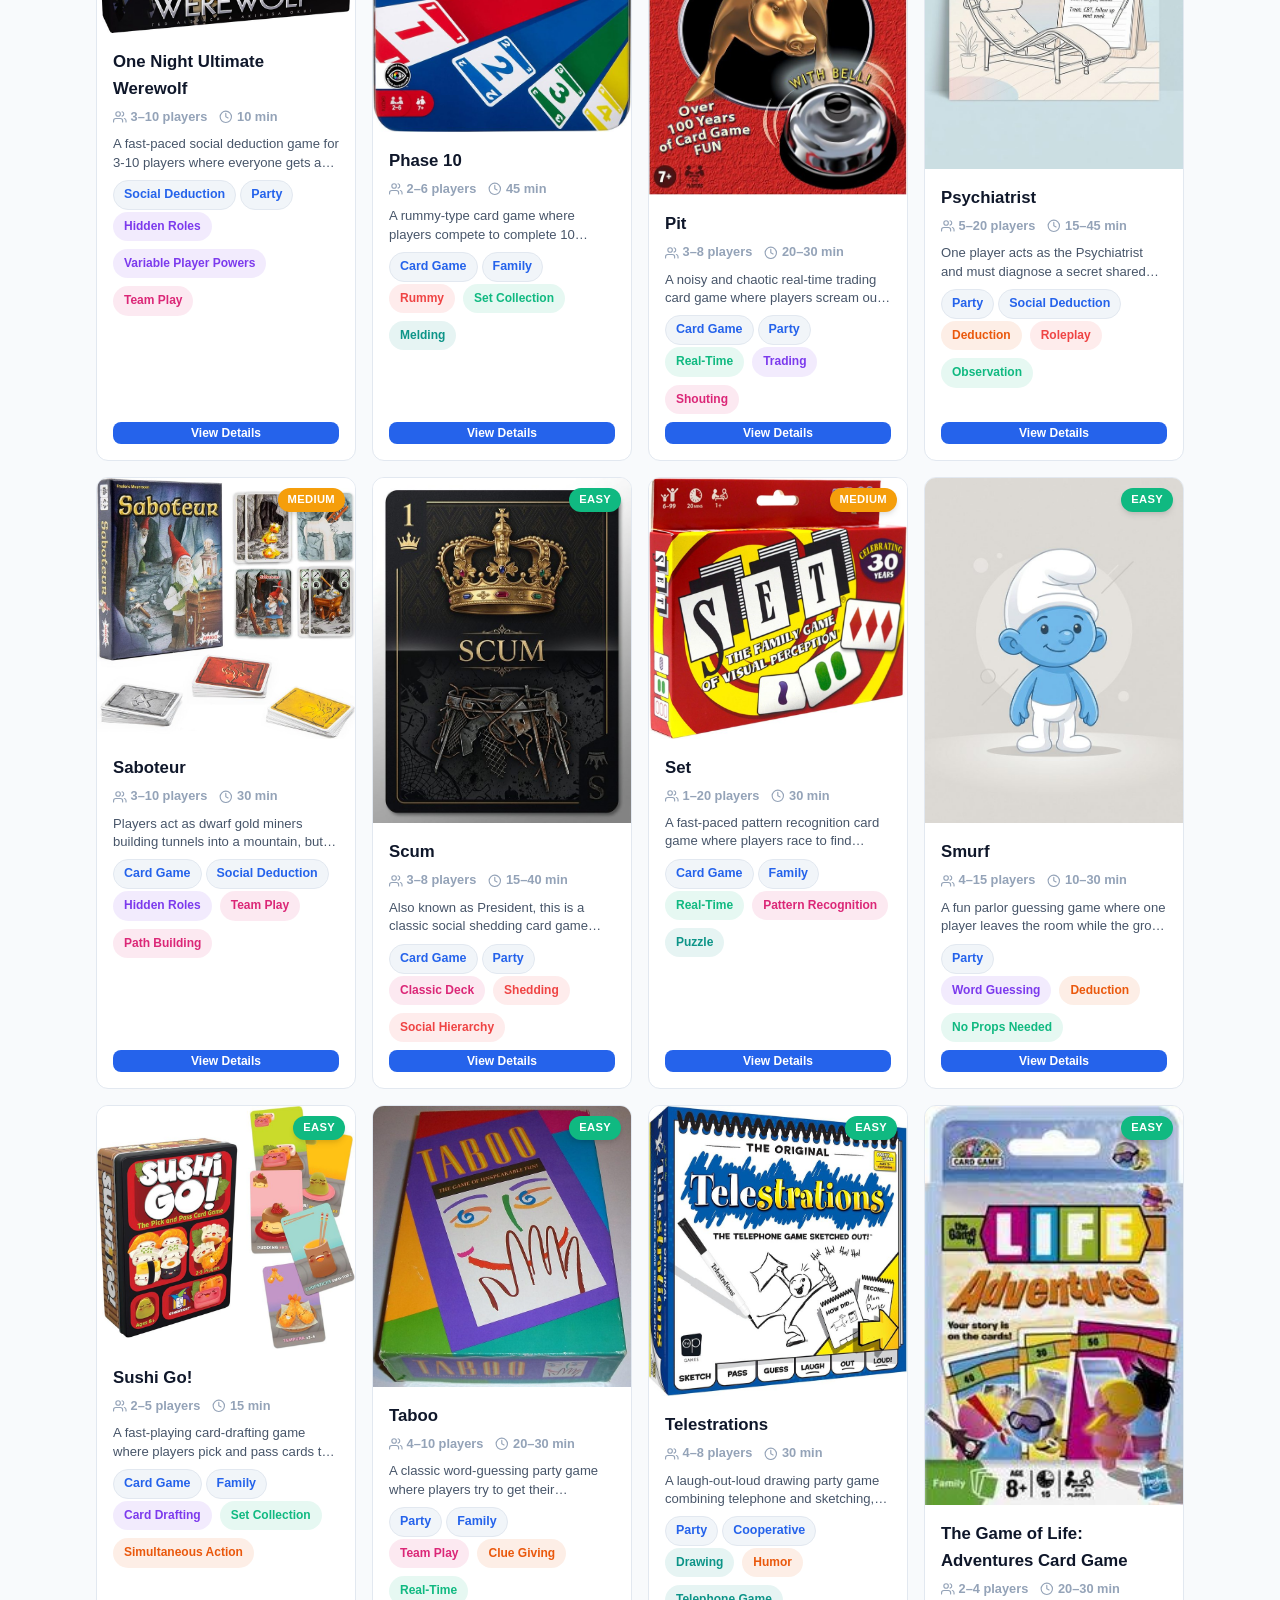
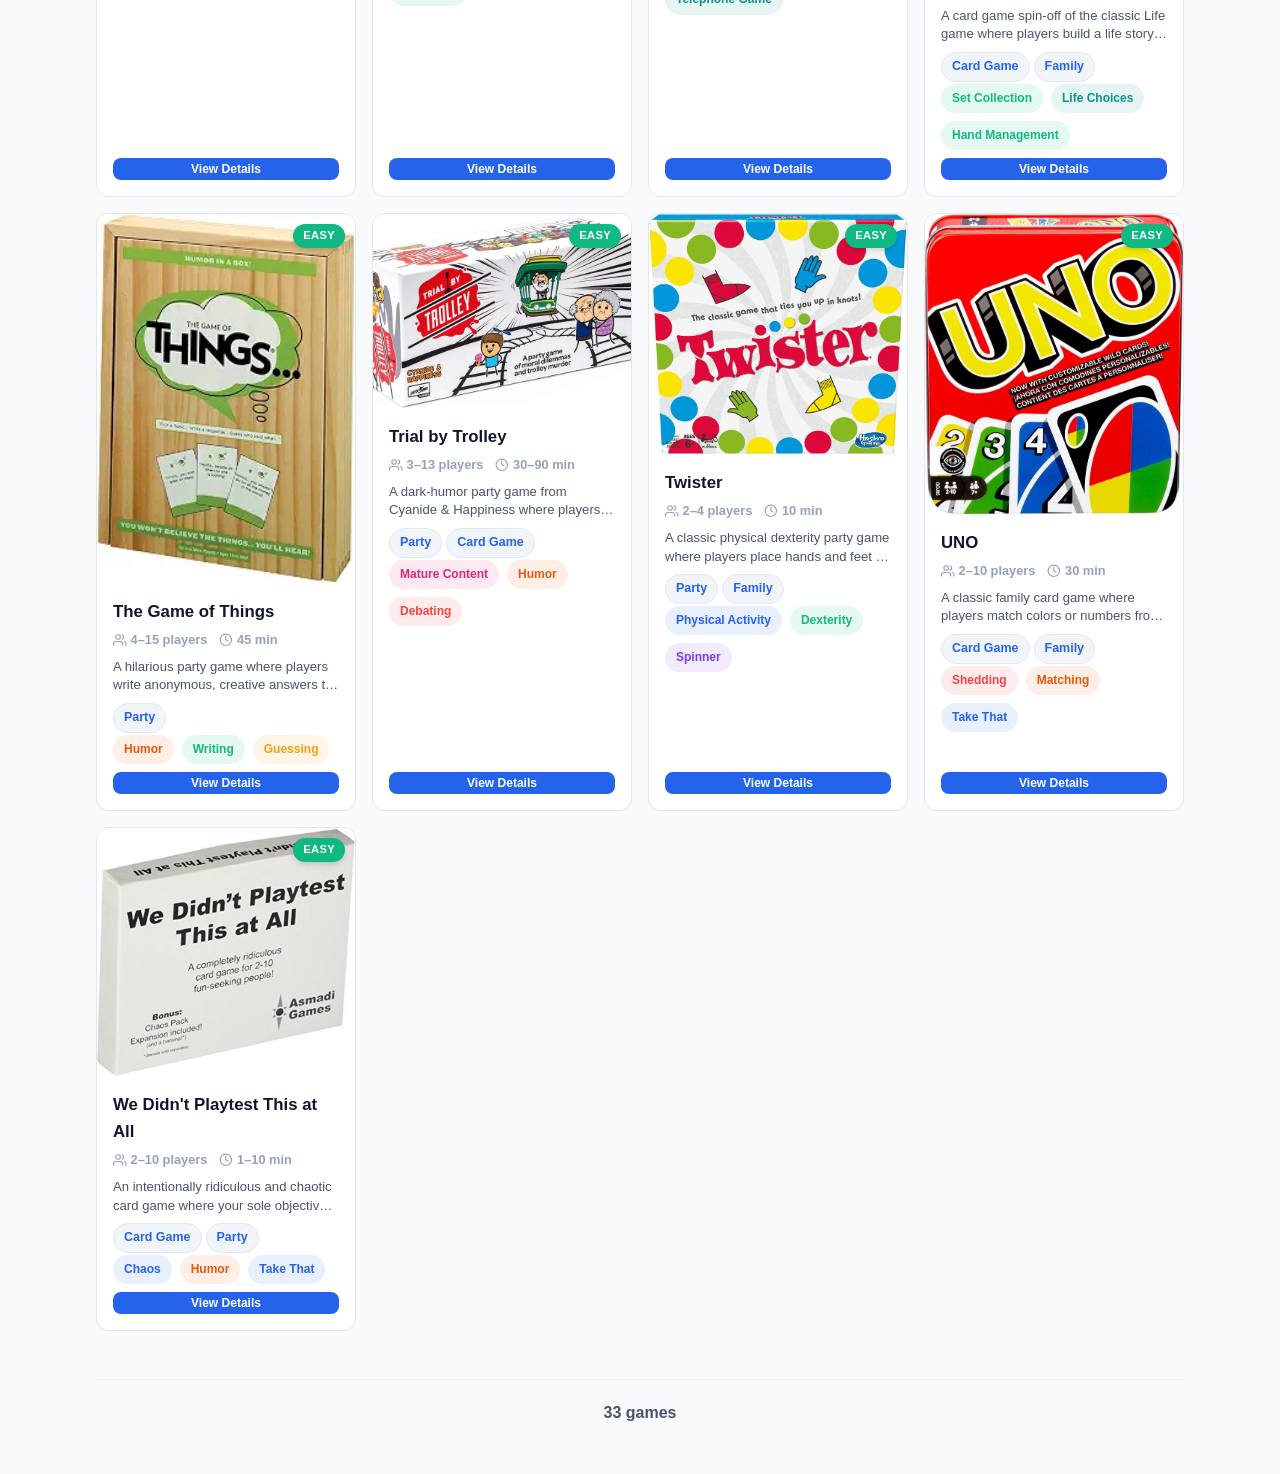
==== commit e095a232: "Replace games back arrow with site breadcrumb" ====
--- a/games/index.html
+++ b/games/index.html
@@ -13,10 +13,16 @@
 <body>
     <div class="library-page">
         <header class="library-header">
-            <a href="../" class="back-to-site">
-                <svg class="icon icon-stroke gi icon-lg" viewBox="0 0 24 24" aria-hidden="true"><path d="M19 12H5M12 19l-7-7 7-7"/></svg>
-                tyler.moessing.com
-            </a>
+            <nav class="site-crumbs" aria-label="Breadcrumb">
+                <a href="../" class="crumb-home">
+                    <img src="../assets/logo.svg" alt="" class="crumb-logo" width="28" height="28">
+                    <span>Tyler Moessing</span>
+                </a>
+                <span class="crumb-sep" aria-hidden="true">/</span>
+                <a href="../#/personal" class="crumb-link">Personal</a>
+                <span class="crumb-sep" aria-hidden="true">/</span>
+                <span class="crumb-current" aria-current="page">Games</span>
+            </nav>
             <button id="theme-toggle" class="theme-toggle-btn" aria-label="Toggle theme">
                 <svg class="sun-icon icon icon-stroke" viewBox="0 0 24 24" aria-hidden="true"><path d="M12 3v2.25m6.364.386-1.591 1.591M21 12h-2.25m-.386 6.364-1.591-1.591M12 18.75V21m-4.773-4.227-1.591 1.591M5.25 12H3m4.227-4.773L5.636 5.636M15.75 12a3.75 3.75 0 1 1-7.5 0 3.75 3.75 0 0 1 7.5 0Z" /></svg>
                 <svg class="moon-icon icon icon-stroke" viewBox="0 0 24 24" aria-hidden="true" hidden><path d="M21.752 15.002A9.718 9.718 0 0 1 18 15.75c-5.385 0-9.75-4.365-9.75-9.75 0-1.33.266-2.597.748-3.752A9.753 9.753 0 0 0 3 11.25C3 16.635 7.365 21 12.75 21a9.753 9.753 0 0 0 9.002-5.998Z" /></svg>
--- a/games/css/games.css
+++ b/games/css/games.css
@@ -37,15 +37,22 @@
   align-items: center;
   margin-bottom: var(--spacing-2xl);
 }
-.back-to-site {
-  display: inline-flex;
-  align-items: center;
-  gap: 6px;
-  font-weight: 700;
-  color: var(--text-primary);
-  text-decoration: none;
-}
-.back-to-site .icon { color: var(--primary-blue); }
+.site-crumbs {
+  display: flex;
+  align-items: center;
+  flex-wrap: wrap;
+  gap: 8px;
+  font-size: 0.95rem;
+  font-weight: 600;
+  min-width: 0;
+}
+.site-crumbs a { text-decoration: none; transition: color 0.2s ease; }
+.crumb-home { display: inline-flex; align-items: center; gap: 8px; font-weight: 700; color: var(--text-primary); }
+.crumb-logo { width: 28px; height: 28px; flex-shrink: 0; }
+.crumb-link { color: var(--text-secondary); }
+.crumb-home:hover, .crumb-link:hover { color: var(--primary-blue); }
+.crumb-sep { color: var(--text-muted); opacity: 0.6; }
+.crumb-current { color: var(--primary-blue); }
 .theme-toggle-btn {
   background: var(--bg-tertiary);
   border: 1px solid var(--border-color);
@@ -275,8 +282,10 @@
 .games-grid.compact-view .game-meta-row { gap: var(--spacing-sm); }
 .games-grid.compact-view .game-meta { font-size: 0.74rem; }
 .games-grid.compact-view .game-card-desc,
-.games-grid.compact-view .game-card-details-section,
+.games-grid.compact-view .game-card-categories,
 .games-grid.compact-view .game-view-btn { display: none; }
+.games-grid.compact-view .game-card-tags { gap: 4px; margin-top: 2px; }
+.games-grid.compact-view .game-card-tags .skill-tag { padding: 1px 7px; font-size: 0.66rem; }
 .games-grid.compact-view .game-cover-wrap .complexity-badge { font-size: 0.6rem; padding: 2px 7px; }
 
 /* compact list: one slim row per game, thumbnail + title + players/time */
@@ -319,8 +328,26 @@
   text-overflow: ellipsis;
   max-width: 100%;
 }
+.games-grid.list-view .game-card-main-info { flex: 0 1 auto; }
+/* tags sit inline, right after the players/time meta */
+.games-grid.list-view .game-card-details-section {
+  display: flex;
+  flex: 1 1 0;
+  min-width: 0;
+  overflow: hidden;
+}
+.games-grid.list-view .game-card-categories { display: none; }
+.games-grid.list-view .game-card-tags {
+  flex-wrap: nowrap;
+  gap: 6px;
+  margin-top: 0;
+  overflow: hidden;
+}
+.games-grid.list-view .game-card-tags .skill-tag { white-space: nowrap; flex-shrink: 0; padding: 2px 8px; font-size: 0.7rem; }
+@media (max-width: 640px) {
+  .games-grid.list-view .game-card-details-section { display: none; }
+}
 .games-grid.list-view .game-card-desc,
-.games-grid.list-view .game-card-details-section,
 .games-grid.list-view .game-view-btn { display: none; }
 .games-grid.list-view .game-cover-wrap .complexity-badge { display: none; }
 .game-card {
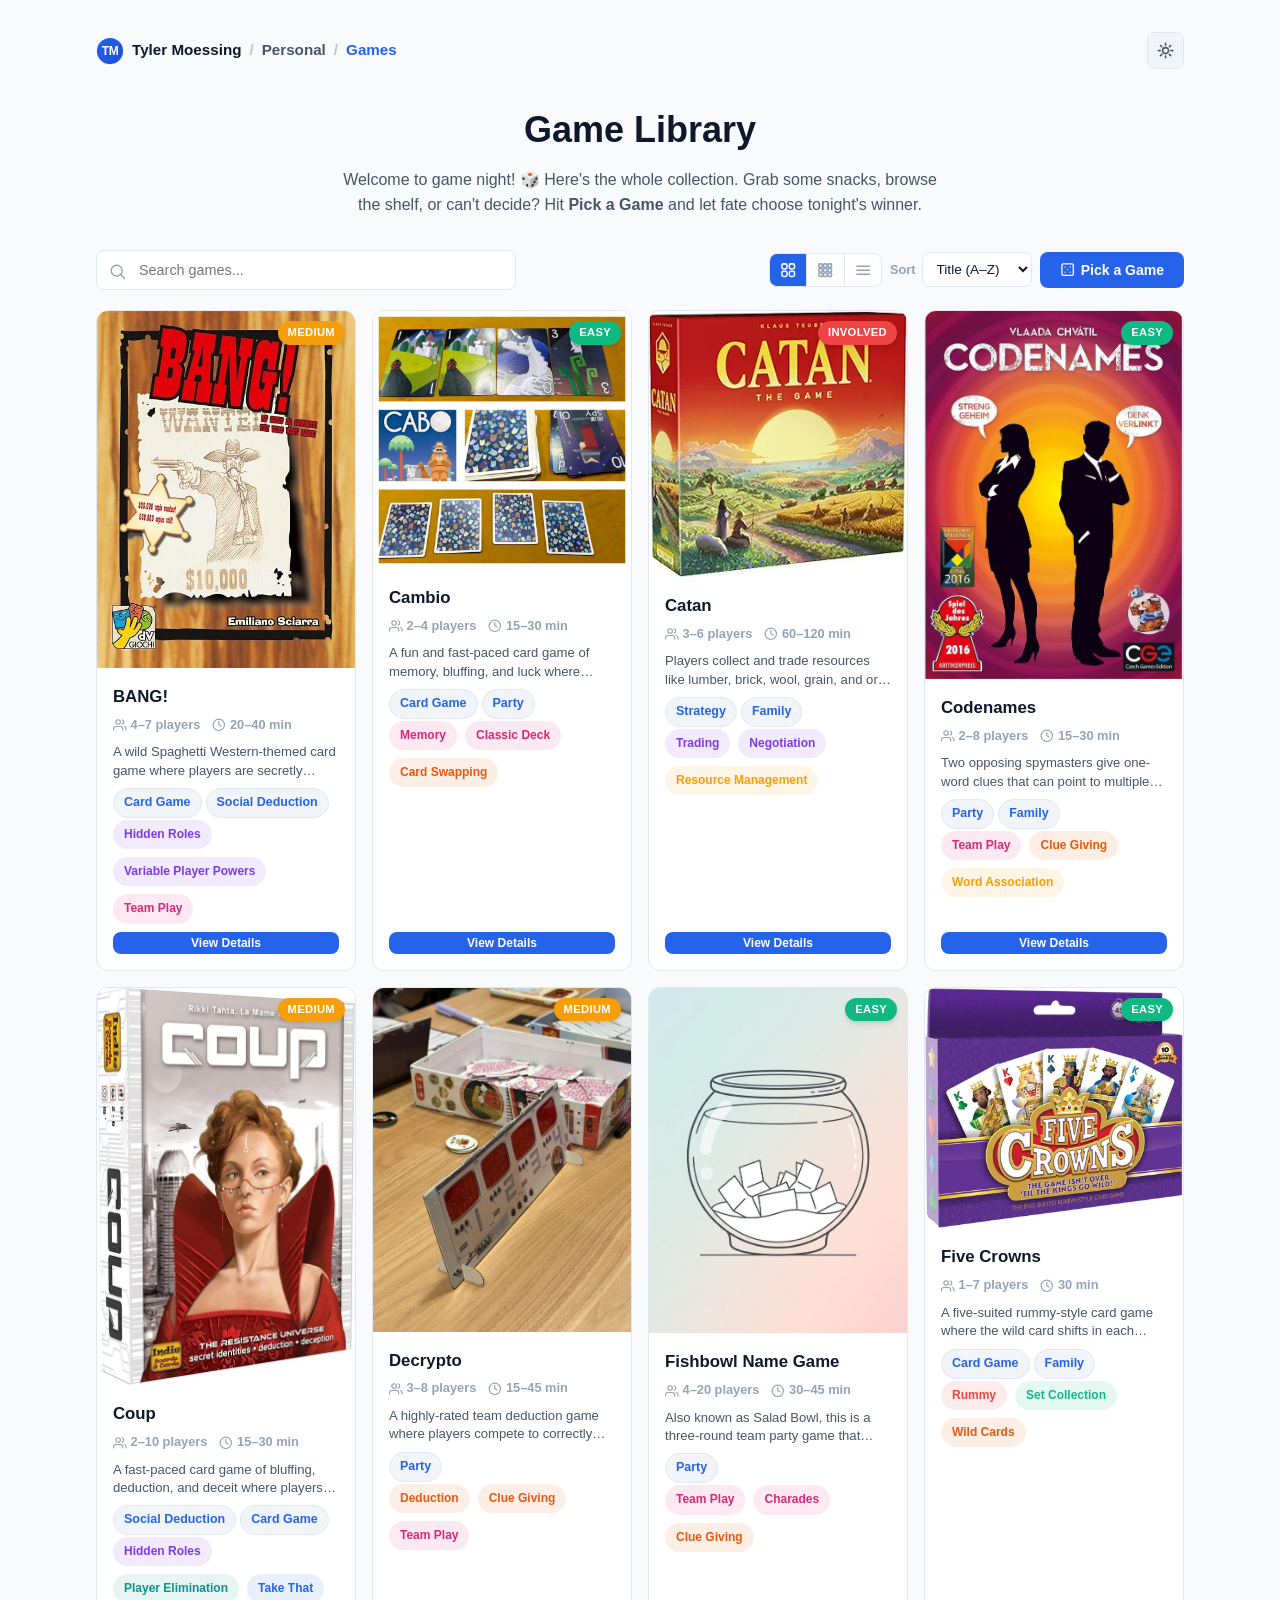
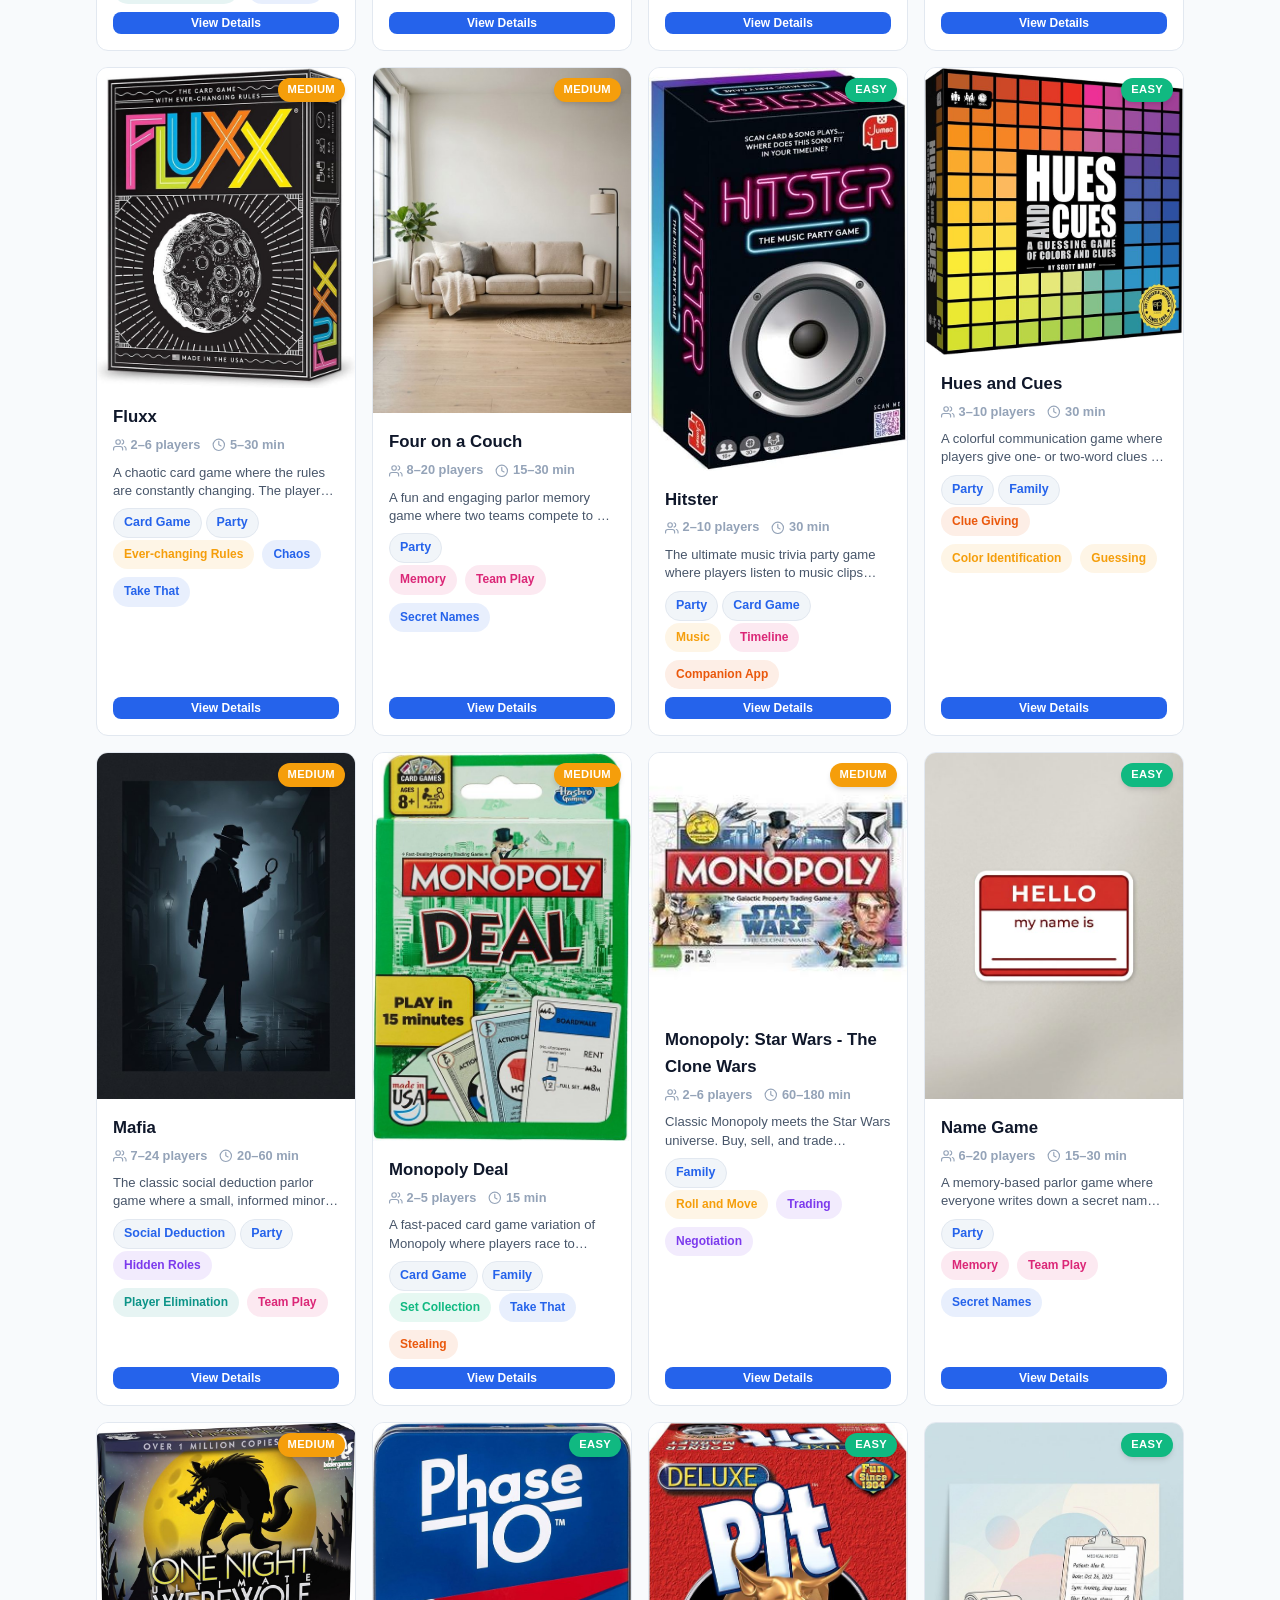
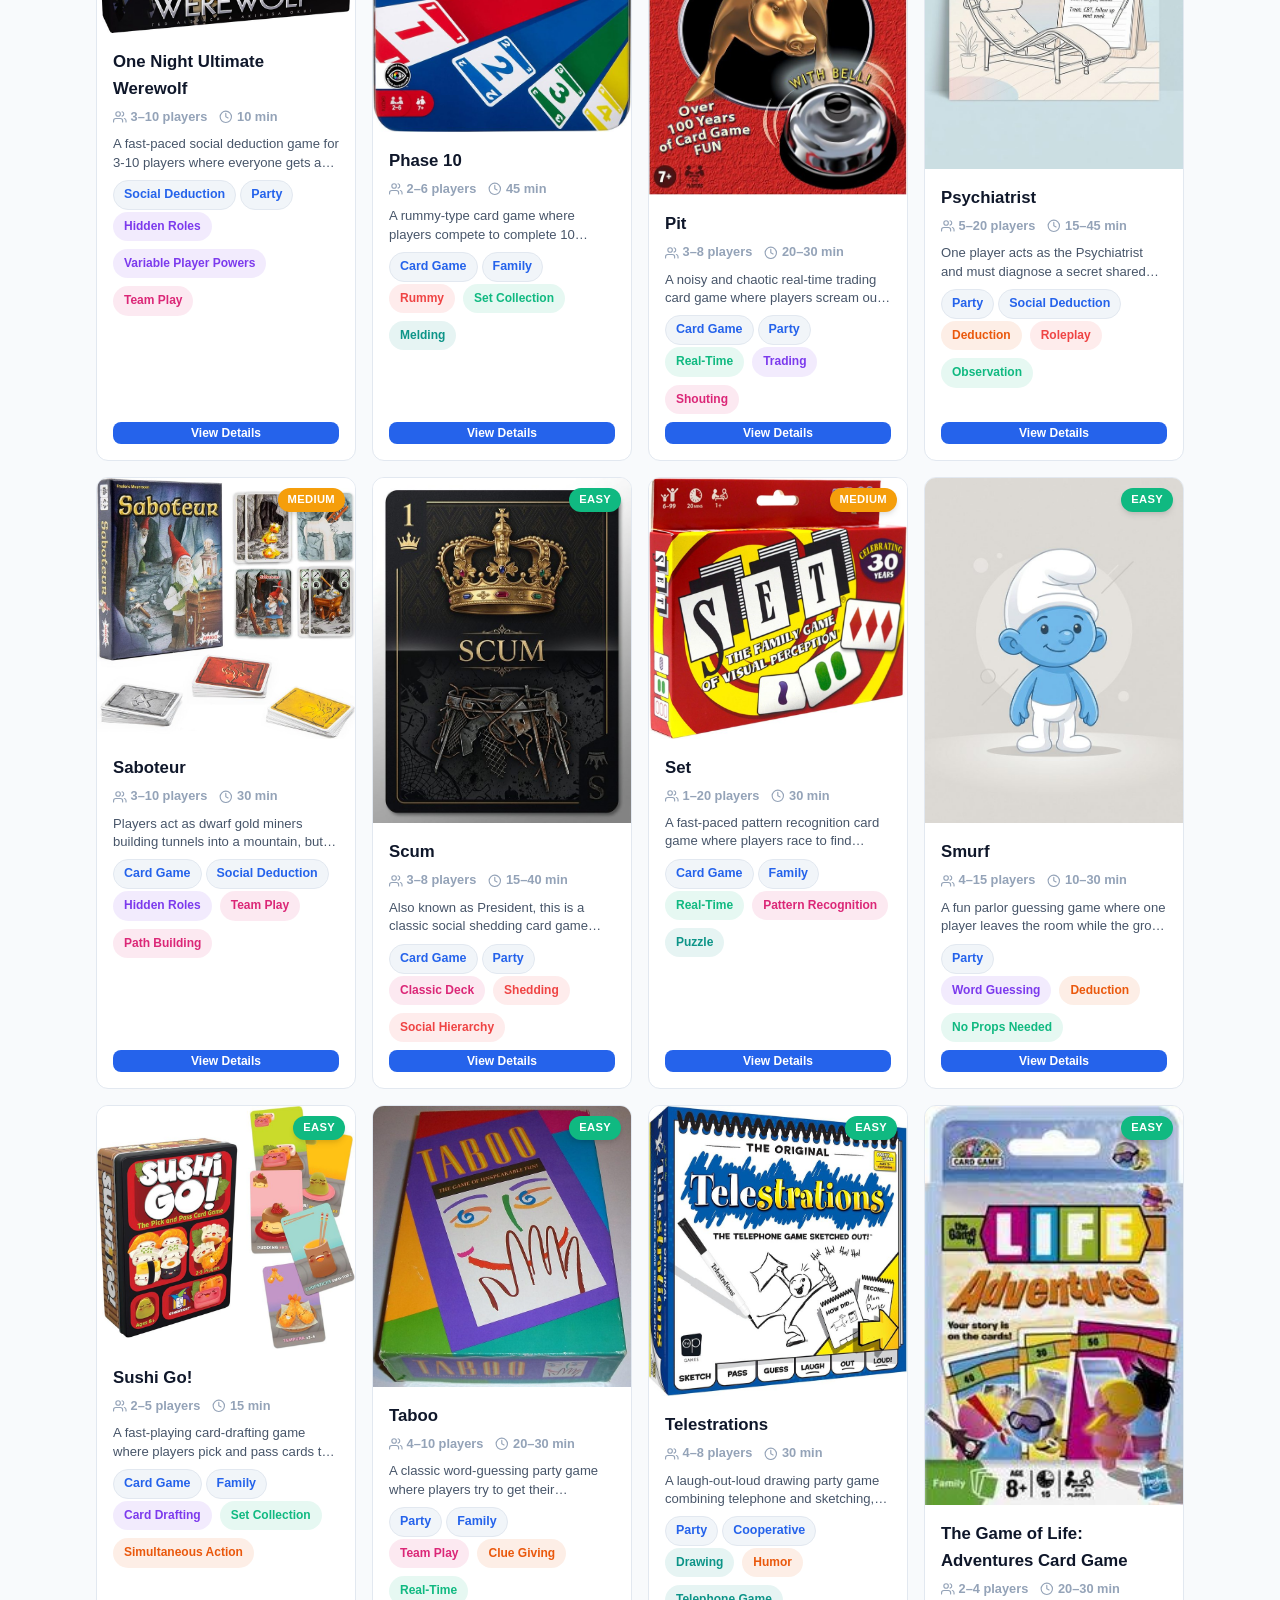
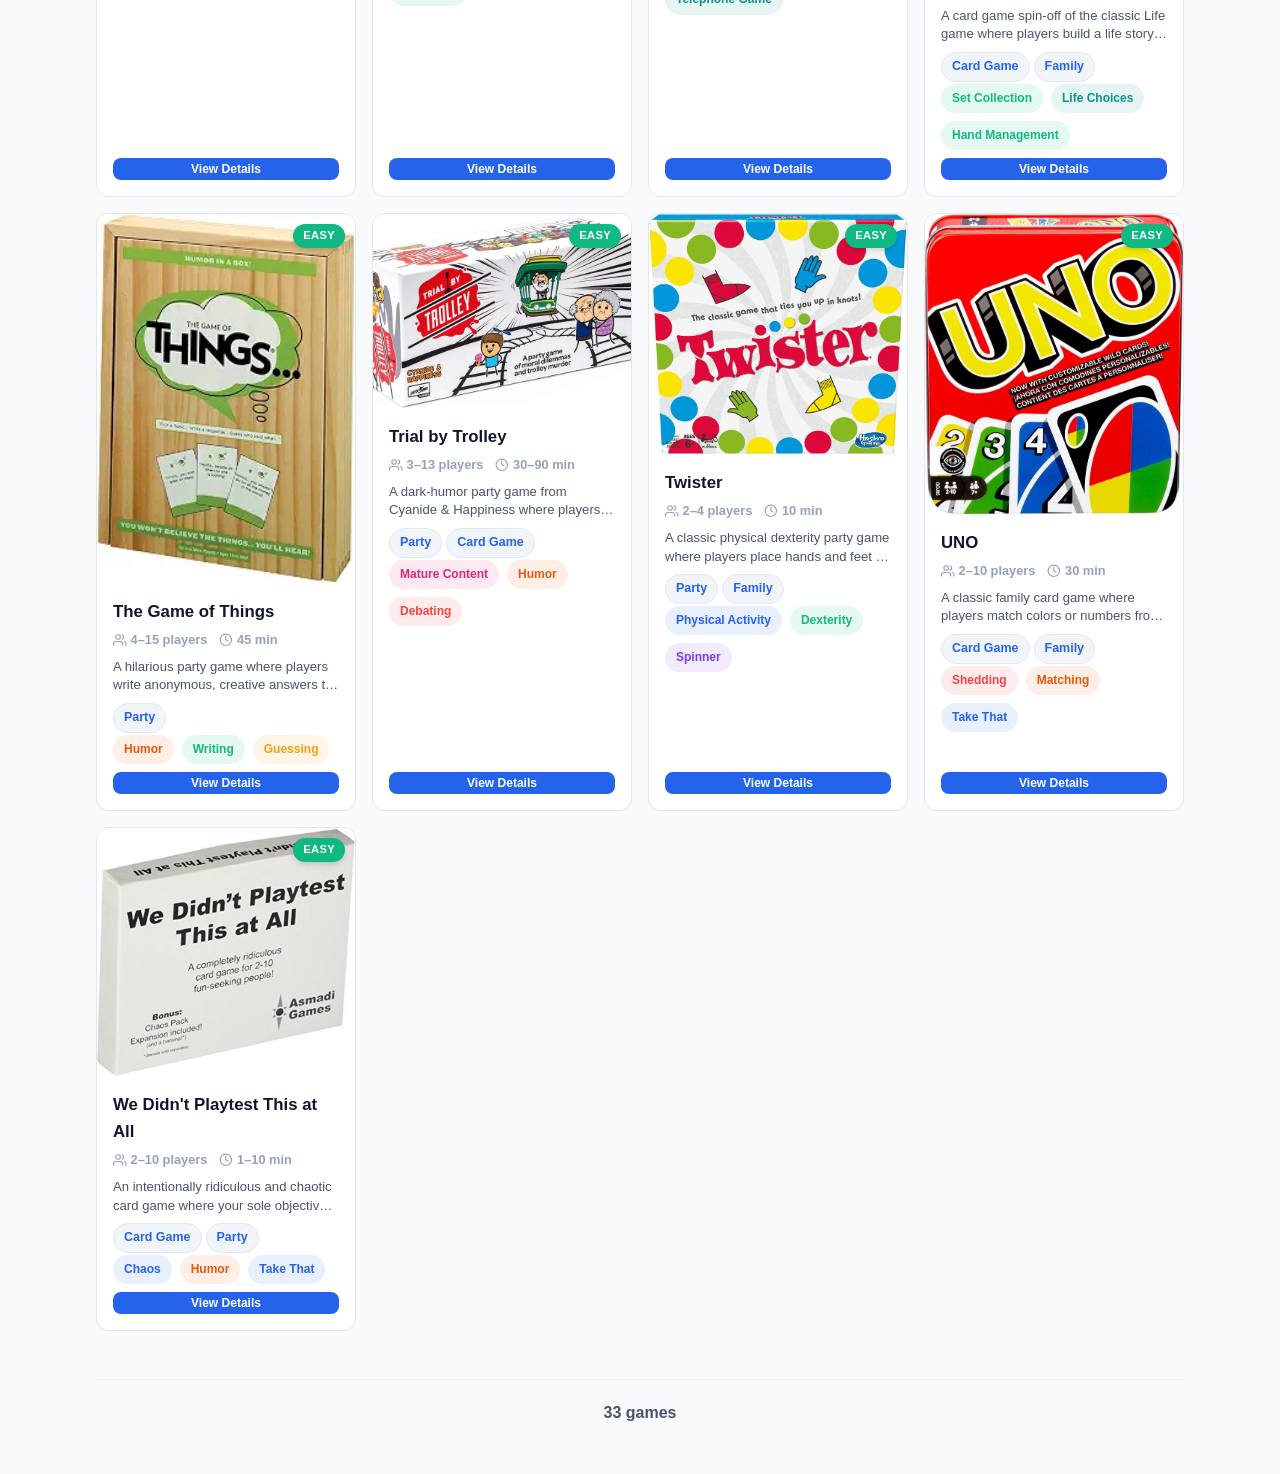
==== commit 63388ffc: "Give games page a game-night welcome blurb" ====
--- a/games/index.html
+++ b/games/index.html
@@ -31,7 +31,7 @@
 
         <div class="library-hero">
             <h1>Game Library</h1>
-            <p>My collection — browse the shelf, or let the dice decide. Hit <strong>Pick a Game</strong> and I'll help you land on something for tonight.</p>
+            <p>Welcome to game night! 🎲 Here's the whole collection. Grab some snacks, browse the shelf, or can't decide? Hit <strong>Pick a Game</strong> and let fate choose tonight's winner.</p>
         </div>
 
         <div class="library-toolbar">
--- a/games/css/games.css
+++ b/games/css/games.css
@@ -4,6 +4,7 @@
 @import "../../css/variables.css";
 @import "../../css/base.css";
 @import "../../css/cards.css";
+@import "../../css/crumbs.css";
 
 /* The hidden attribute must win over component display rules below. */
 [hidden] { display: none !important; }
@@ -37,22 +38,6 @@
   align-items: center;
   margin-bottom: var(--spacing-2xl);
 }
-.site-crumbs {
-  display: flex;
-  align-items: center;
-  flex-wrap: wrap;
-  gap: 8px;
-  font-size: 0.95rem;
-  font-weight: 600;
-  min-width: 0;
-}
-.site-crumbs a { text-decoration: none; transition: color 0.2s ease; }
-.crumb-home { display: inline-flex; align-items: center; gap: 8px; font-weight: 700; color: var(--text-primary); }
-.crumb-logo { width: 28px; height: 28px; flex-shrink: 0; }
-.crumb-link { color: var(--text-secondary); }
-.crumb-home:hover, .crumb-link:hover { color: var(--primary-blue); }
-.crumb-sep { color: var(--text-muted); opacity: 0.6; }
-.crumb-current { color: var(--primary-blue); }
 .theme-toggle-btn {
   background: var(--bg-tertiary);
   border: 1px solid var(--border-color);
